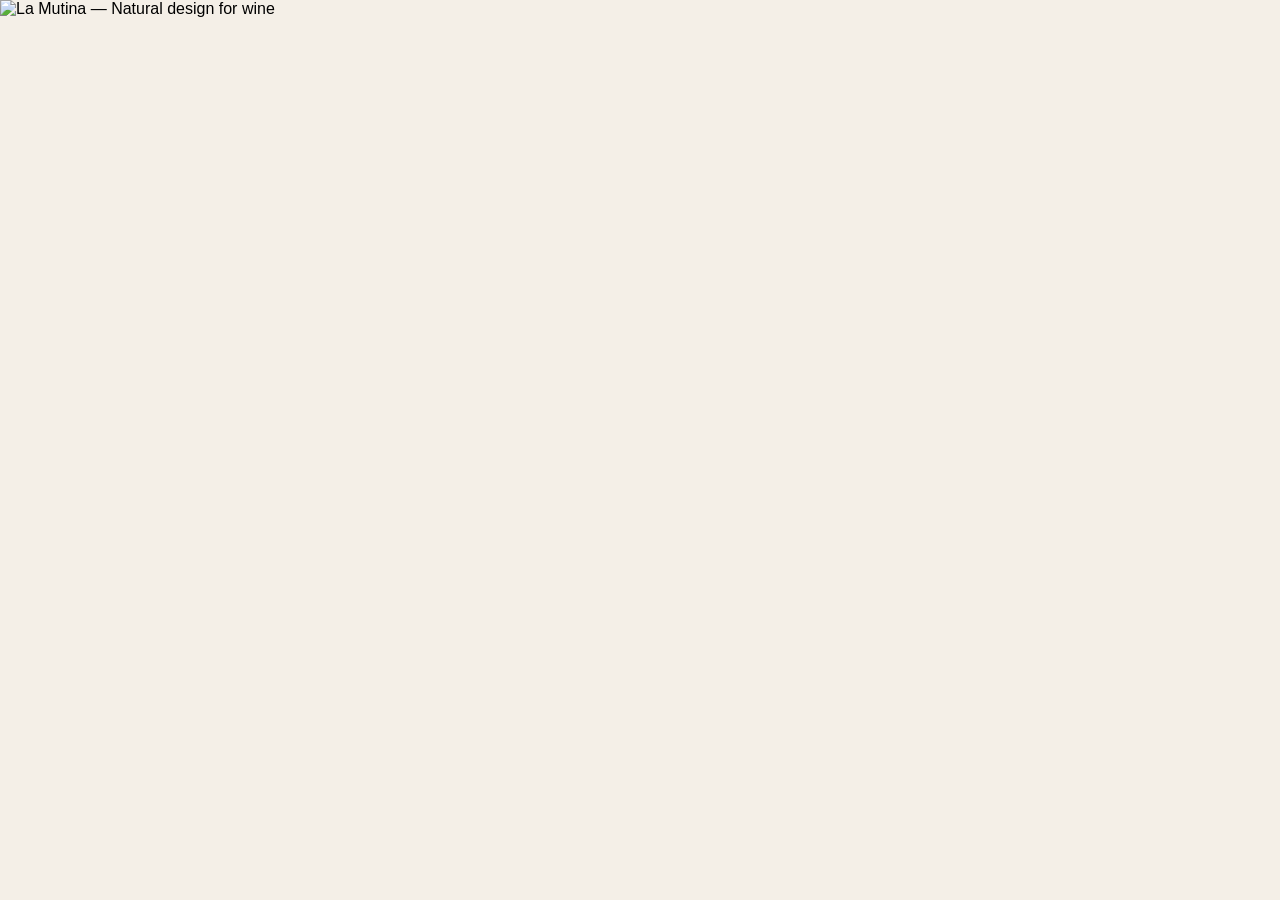
==== index.html @ 170381d4 "Add files via upload" ====
<!DOCTYPE html>
<html lang="it">
<head>
  <meta charset="UTF-8">
  <meta name="viewport" content="width=device-width, initial-scale=1.0">
  <title>La Mutina — Natural Design for Wine</title>
  <meta name="description" content="La Mutina: accessori naturali e personalizzabili per il servizio del vino.">
  <link rel="stylesheet" href="style.css">
</head>
<body>
  <main>
    <img
      src="assets/lamutina-homepage.png"
      alt="La Mutina — Natural design for wine"
      class="homepage"
    >
  </main>
</body>
</html>
---- style.css ----
* {
  box-sizing: border-box;
}

html, body {
  margin: 0;
  padding: 0;
  background: #f4efe7;
}

body {
  min-height: 100vh;
  font-family: Arial, Helvetica, sans-serif;
}

main {
  width: 100%;
}

.homepage {
  display: block;
  width: 100%;
  height: auto;
}
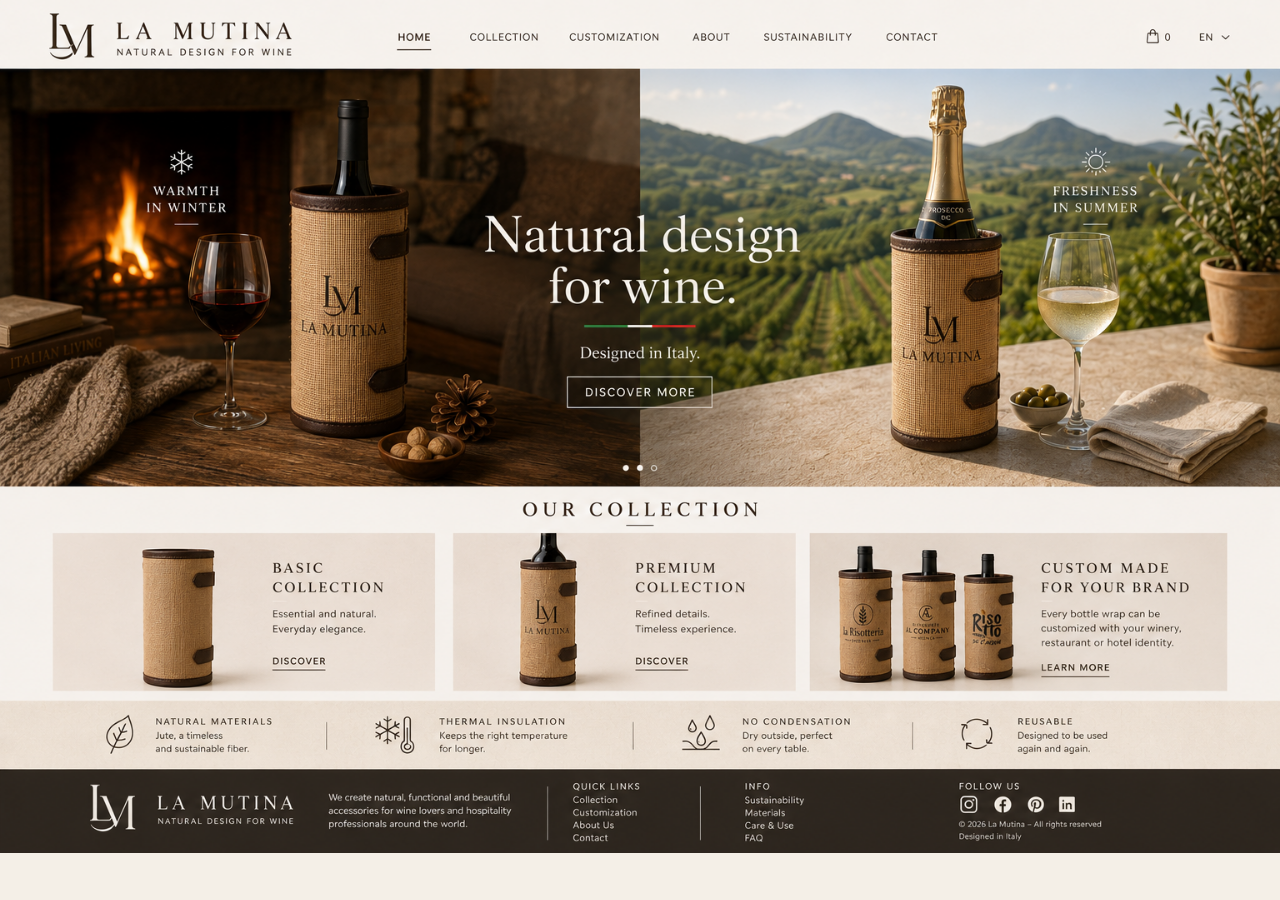
==== commit 308497e2: "Update index.html" ====
--- a/index.html
+++ b/index.html
@@ -10,7 +10,7 @@
 <body>
   <main>
     <img
-      src="assets/lamutina-homepage.png"
+      src="lamutina-homepage.png"
       alt="La Mutina — Natural design for wine"
       class="homepage"
     >
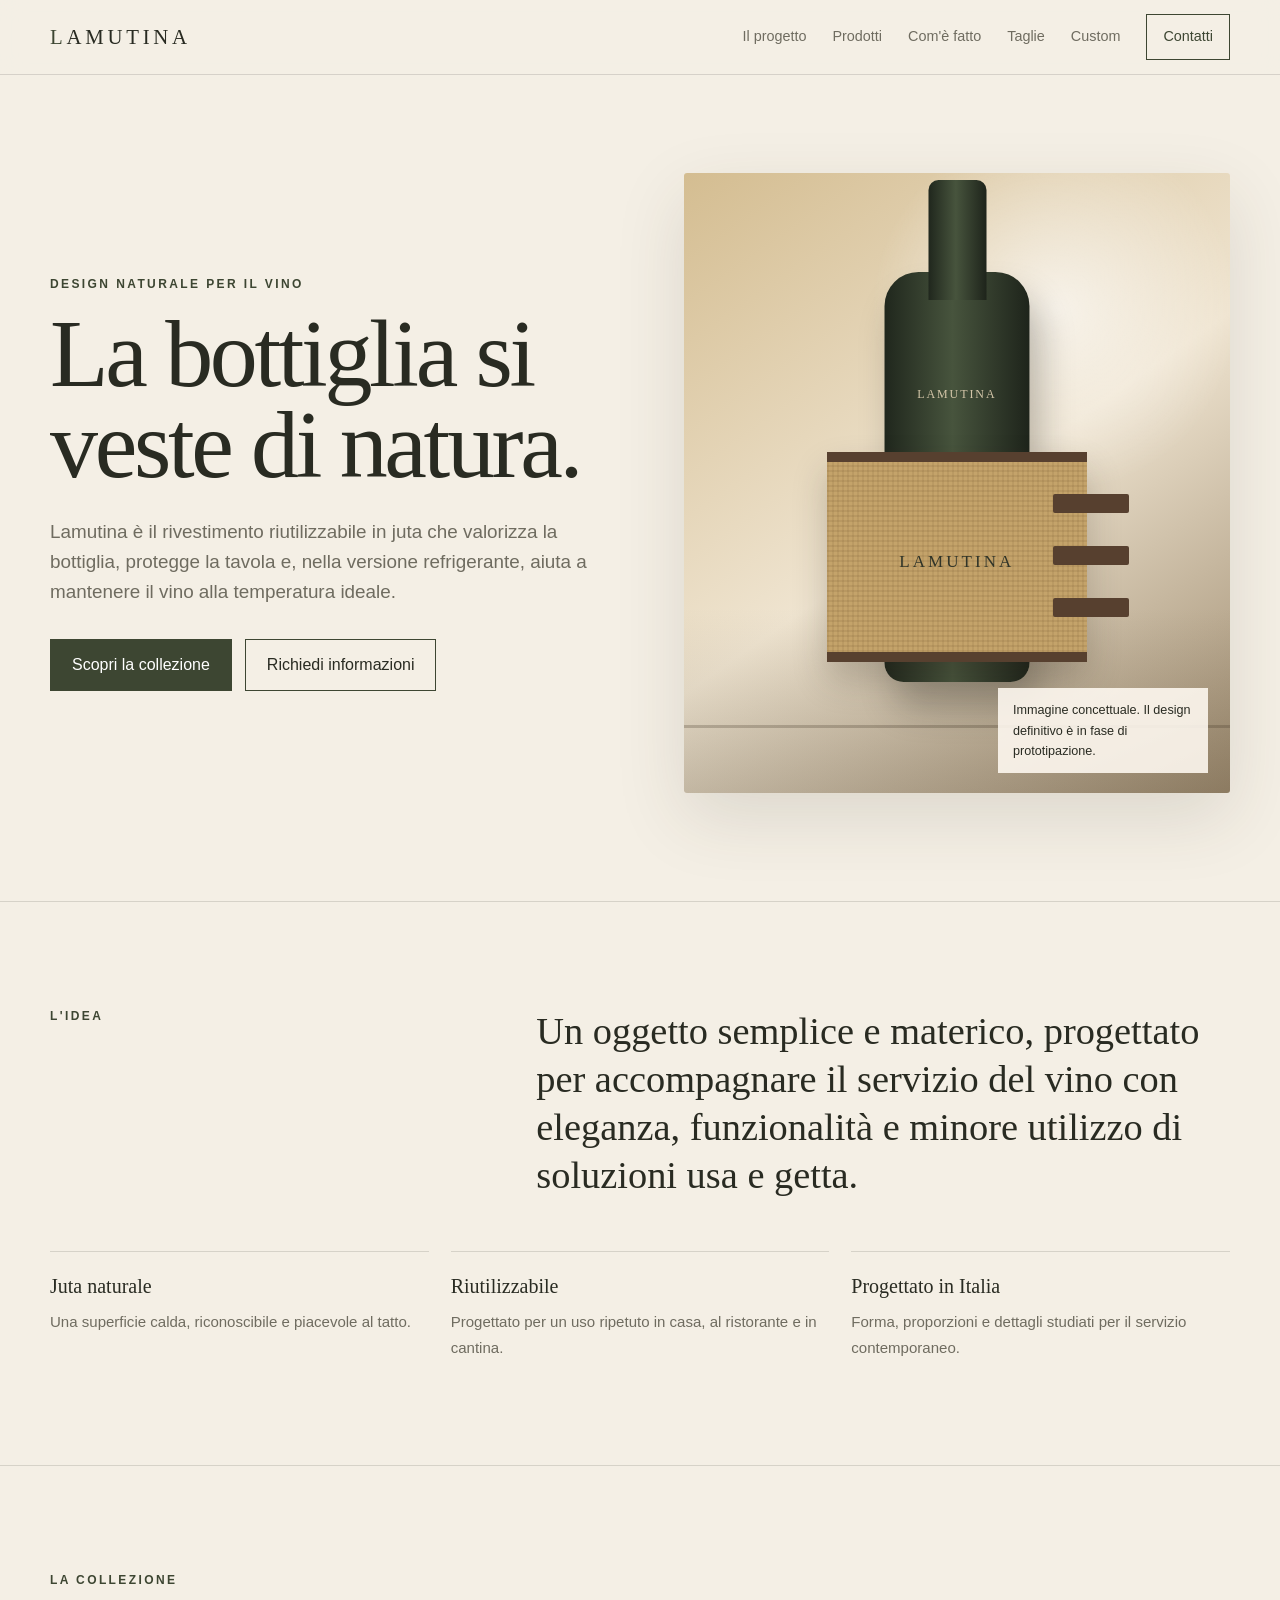
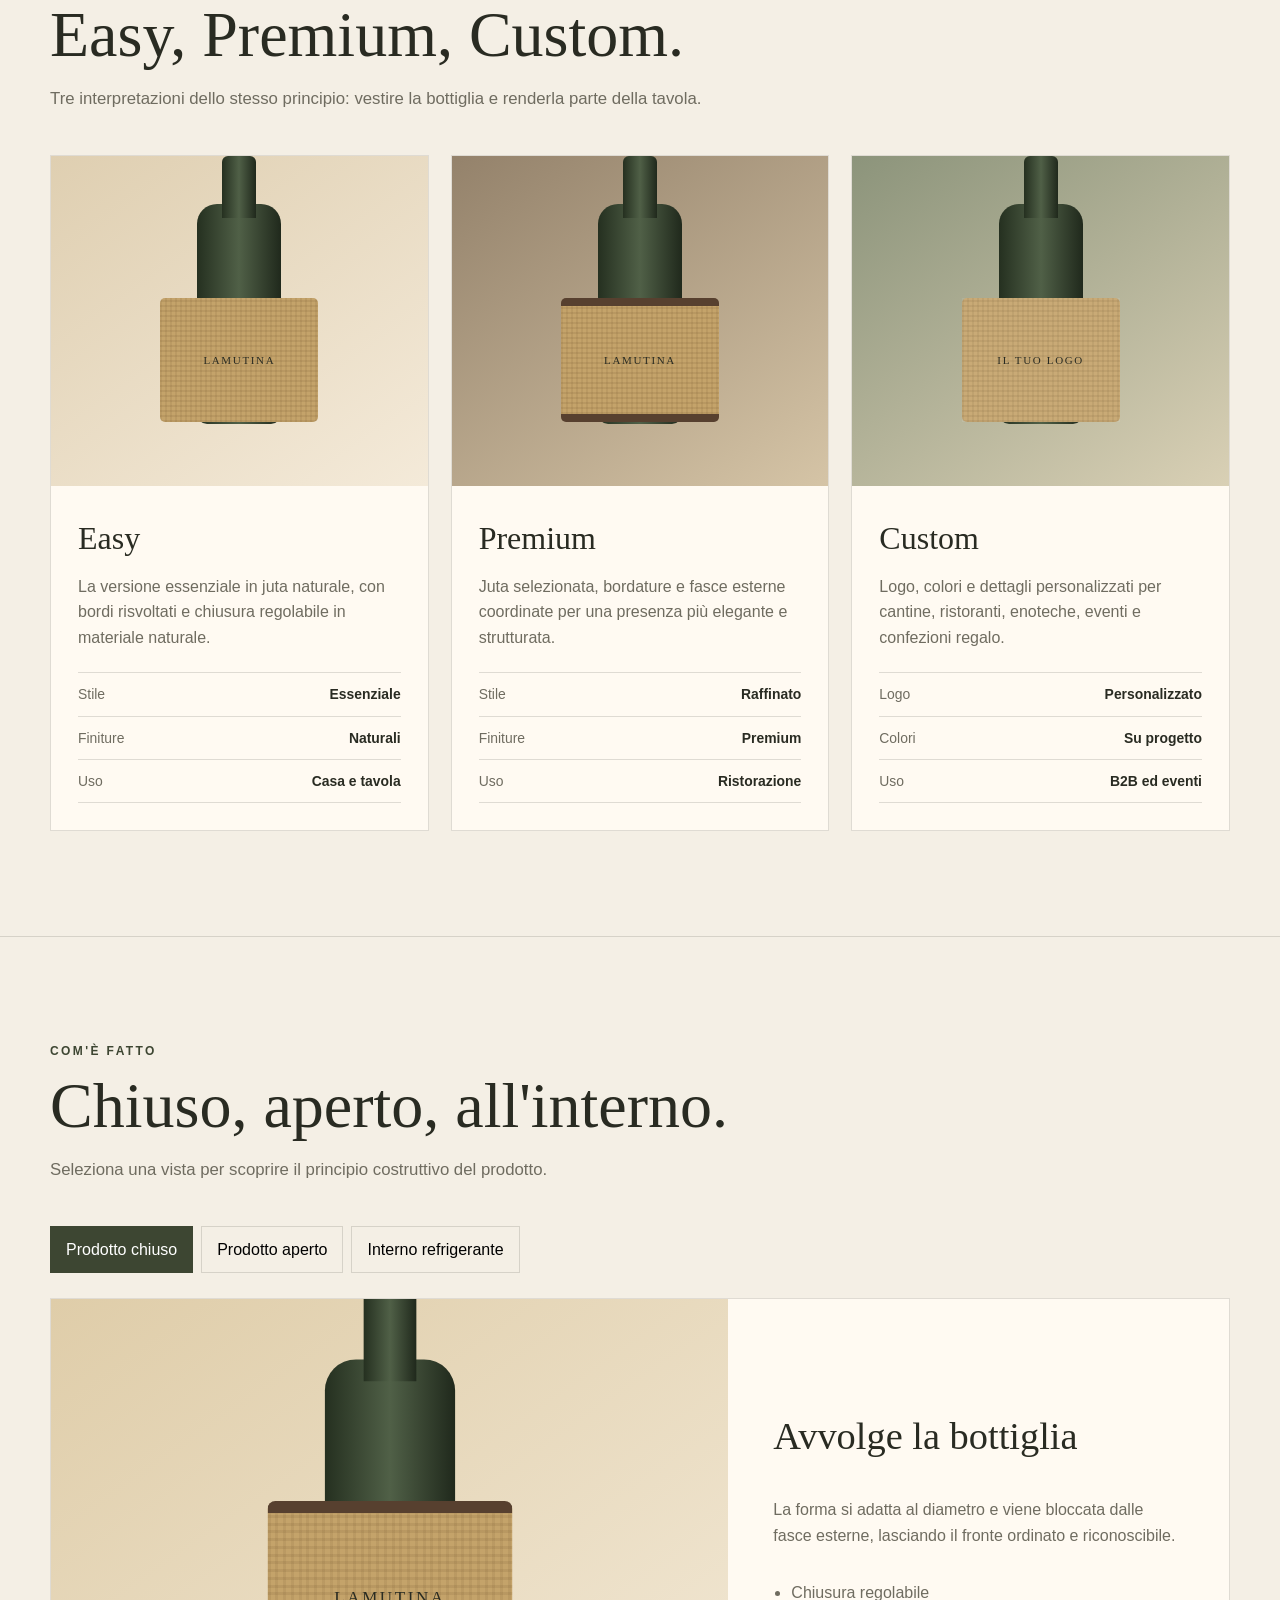
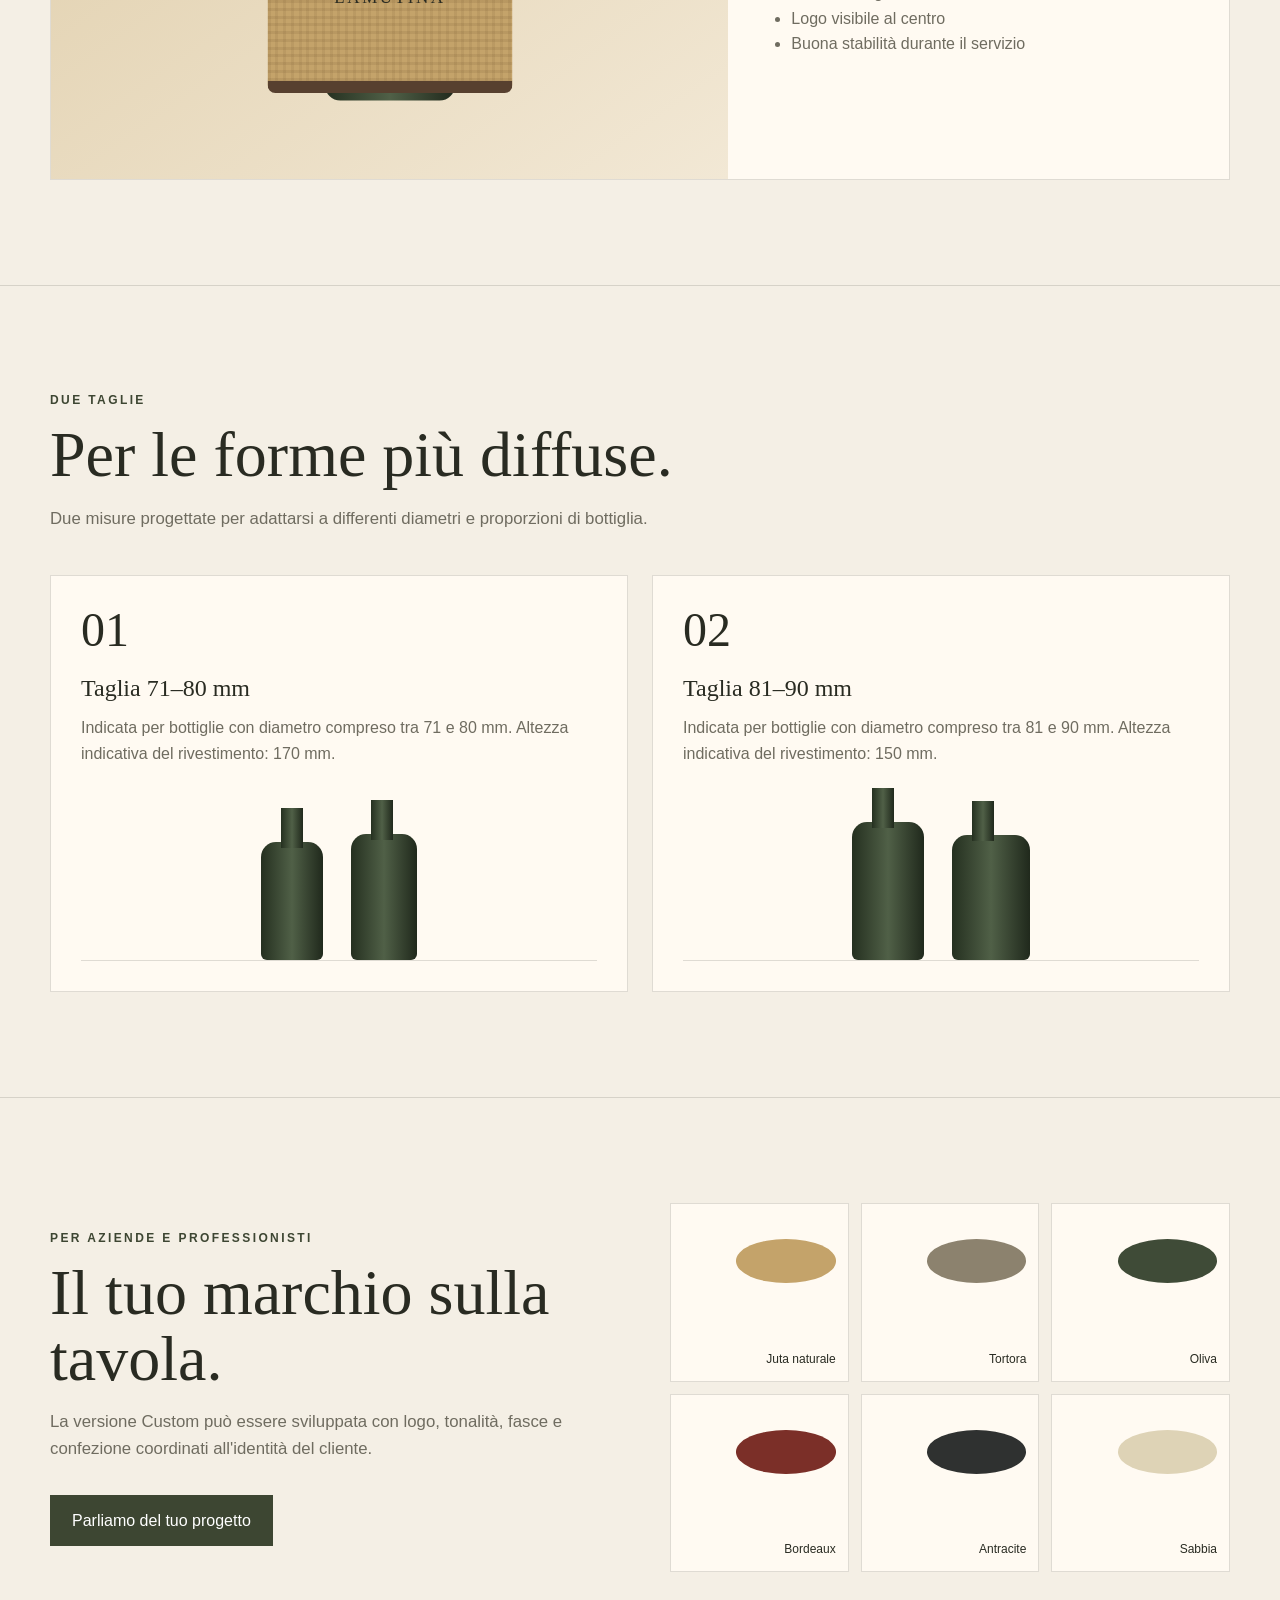
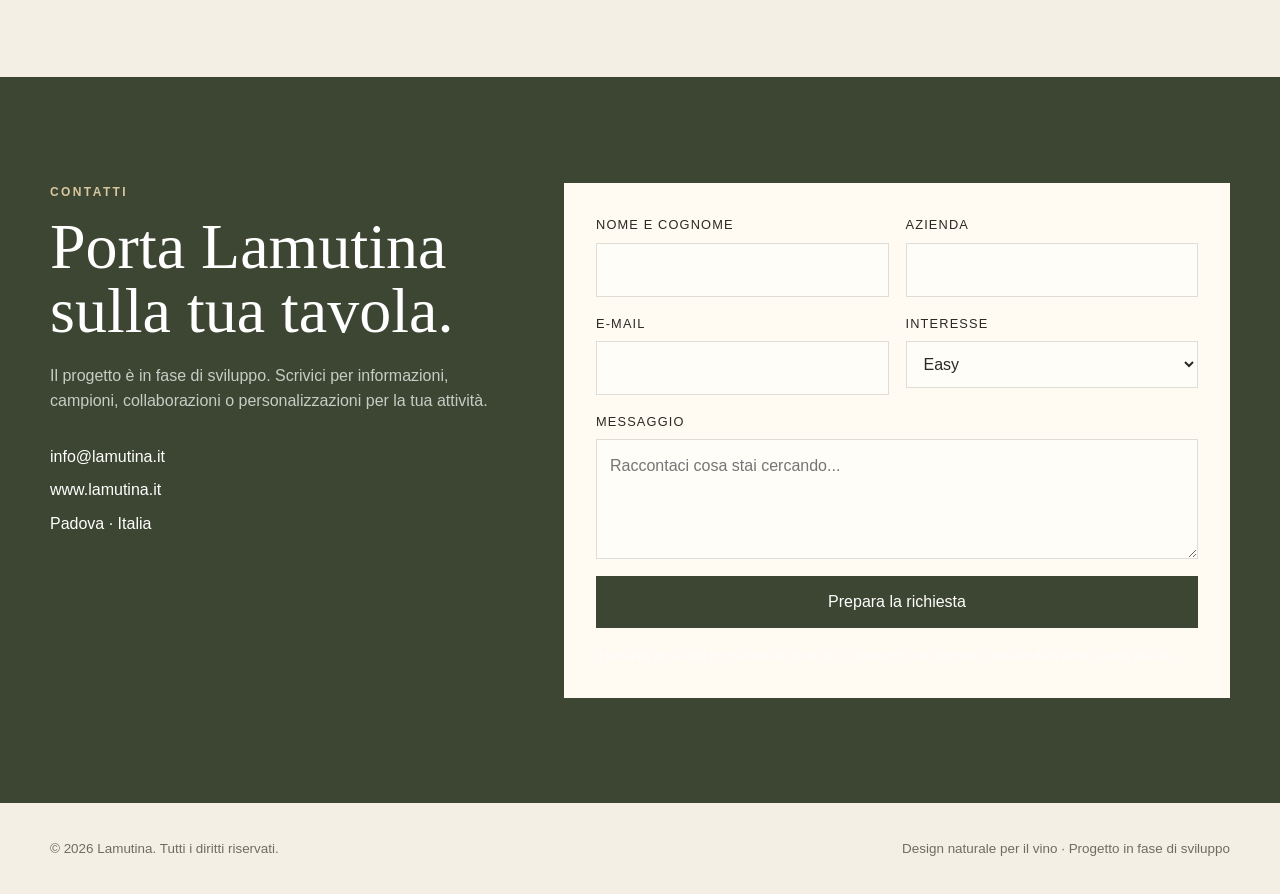
==== commit 2d3a6c6f: "Add files via upload" ====
--- a/index.html
+++ b/index.html
@@ -3,17 +3,366 @@
 <head>
   <meta charset="UTF-8">
   <meta name="viewport" content="width=device-width, initial-scale=1.0">
-  <title>La Mutina — Natural Design for Wine</title>
-  <meta name="description" content="La Mutina: accessori naturali e personalizzabili per il servizio del vino.">
-  <link rel="stylesheet" href="style.css">
+  <title>Lamutina — Rivestimenti naturali per il vino</title>
+  <meta name="description" content="Lamutina veste la bottiglia con juta naturale. Scopri le collezioni Easy, Premium e Custom, disponibili in due taglie.">
+  <meta name="theme-color" content="#f4efe5">
+  <style>
+    :root{
+      --bg:#f4efe5; --paper:#fffaf2; --ink:#292b22; --muted:#6f6c60;
+      --olive:#3d4632; --olive2:#566047; --jute:#c4a36a; --jute2:#dfc895;
+      --leather:#57402f; --line:rgba(41,43,34,.15); --white:#fff;
+      --shadow:0 24px 70px rgba(65,55,37,.13);
+    }
+    *{box-sizing:border-box}
+    html{scroll-behavior:smooth}
+    body{margin:0;background:var(--bg);color:var(--ink);font-family:Arial,Helvetica,sans-serif;line-height:1.6}
+    body.menu-open{overflow:hidden}
+    a{color:inherit;text-decoration:none}
+    img,svg{display:block;max-width:100%}
+    button,input,textarea,select{font:inherit}
+    .container{width:min(1180px,calc(100% - 40px));margin:auto}
+    .serif,h1,h2,h3{font-family:Georgia,"Times New Roman",serif;font-weight:400}
+    .eyebrow{font-size:.75rem;letter-spacing:.2em;text-transform:uppercase;color:var(--olive);font-weight:700}
+    .section-head{max-width:760px;margin-bottom:42px}
+    .section-head h2{font-size:clamp(2.3rem,5vw,4.6rem);line-height:1.02;margin:12px 0 18px}
+    .section-head p{color:var(--muted);font-size:1.05rem;margin:0}
+    section{padding:105px 0;border-top:1px solid var(--line)}
+    header{position:sticky;top:0;z-index:30;background:rgba(244,239,229,.92);backdrop-filter:blur(12px);border-bottom:1px solid var(--line)}
+    nav{height:74px;display:flex;align-items:center;justify-content:space-between;gap:30px}
+    .brand{font-family:Georgia,serif;font-size:1.3rem;letter-spacing:.18em;text-transform:uppercase}
+    .brand b{font-weight:400;color:var(--olive)}
+    .nav-links{display:flex;gap:26px;align-items:center;font-size:.9rem;color:var(--muted)}
+    .nav-links a:hover{color:var(--ink)}
+    .nav-cta{border:1px solid var(--olive);padding:10px 16px;color:var(--olive)!important}
+    .menu-btn{display:none;border:0;background:none;font-size:1.6rem}
+    .hero{min-height:calc(100vh - 74px);display:grid;grid-template-columns:1.02fr .98fr;gap:65px;align-items:center;padding-top:65px;padding-bottom:75px}
+    h1{font-size:clamp(3.4rem,7.5vw,7.2rem);line-height:.94;margin:15px 0 27px;letter-spacing:-.035em}
+    .lead{font-size:1.18rem;color:var(--muted);max-width:620px}
+    .actions{display:flex;gap:13px;flex-wrap:wrap;margin-top:32px}
+    .btn{display:inline-flex;align-items:center;justify-content:center;min-height:48px;padding:12px 21px;border:1px solid var(--olive);transition:.2s;cursor:pointer;background:transparent}
+    .btn:hover{transform:translateY(-2px)}
+    .btn.primary{background:var(--olive);color:white}
+    .hero-card{position:relative;min-height:620px;border-radius:3px;overflow:hidden;box-shadow:var(--shadow);background:linear-gradient(145deg,#d4bd91,#efe4d0 52%,#9d8a6e)}
+    .hero-card:before{content:"";position:absolute;inset:0;background:radial-gradient(circle at 68% 22%,rgba(255,255,255,.65),transparent 30%),linear-gradient(180deg,transparent 70%,rgba(51,42,29,.16))}
+    .table-line{position:absolute;left:0;right:0;bottom:65px;height:3px;background:rgba(62,50,34,.25)}
+    .bottle{position:absolute;left:50%;top:49%;transform:translate(-50%,-50%);width:145px;height:410px;border-radius:34px 34px 19px 19px;background:linear-gradient(90deg,#20271d,#47543d 47%,#1e241b);box-shadow:10px 25px 35px rgba(20,20,15,.26)}
+    .bottle:before{content:"";position:absolute;width:58px;height:120px;left:44px;top:-92px;border-radius:10px 10px 0 0;background:inherit}
+    .bottle:after{content:"LAMUTINA";position:absolute;left:50%;top:28%;transform:translateX(-50%);color:#d4c6a9;font:12px Georgia;letter-spacing:.16em}
+    .jute-wrap{position:absolute;left:50%;top:62%;transform:translate(-50%,-50%);width:260px;height:210px;border-radius:8px;background-color:var(--jute);background-image:repeating-linear-gradient(0deg,rgba(100,71,35,.12) 0 2px,transparent 2px 5px),repeating-linear-gradient(90deg,rgba(100,71,35,.1) 0 2px,transparent 2px 5px);box-shadow:0 18px 35px rgba(43,34,21,.23)}
+    .jute-wrap:before,.jute-wrap:after{content:"";position:absolute;left:0;right:0;height:10px;background:var(--leather)}
+    .jute-wrap:before{top:0}.jute-wrap:after{bottom:0}
+    .logo-mark{position:absolute;left:50%;top:52%;transform:translate(-50%,-50%);font:17px Georgia;color:#303428;letter-spacing:.18em;white-space:nowrap}
+    .strap{position:absolute;width:76px;height:19px;right:-42px;background:var(--leather);border-radius:2px}
+    .strap.s1{top:42px}.strap.s2{top:94px}.strap.s3{top:146px}
+    .hero-note{position:absolute;right:22px;bottom:20px;background:rgba(255,250,242,.88);padding:12px 15px;font-size:.79rem;max-width:210px}
+    .intro-grid{display:grid;grid-template-columns:.75fr 1.25fr;gap:70px}
+    .intro-copy{font-size:clamp(1.5rem,3vw,2.6rem);line-height:1.25;font-family:Georgia,serif;margin:0}
+    .pillars{display:grid;grid-template-columns:repeat(3,1fr);gap:22px;margin-top:52px}
+    .pillar{border-top:1px solid var(--line);padding-top:18px}
+    .pillar strong{font-family:Georgia,serif;font-size:1.25rem;font-weight:400;display:block;margin-bottom:7px}
+    .pillar span{color:var(--muted);font-size:.94rem}
+    .products{display:grid;grid-template-columns:repeat(3,1fr);gap:22px}
+    .product-card{background:var(--paper);border:1px solid var(--line);overflow:hidden;display:flex;flex-direction:column}
+    .product-visual{height:330px;position:relative;background:linear-gradient(145deg,#dfcfb1,#f4ead9);overflow:hidden}
+    .product-visual.dark{background:linear-gradient(145deg,#94826b,#d5c4a6)}
+    .product-visual.custom{background:linear-gradient(145deg,#8c947b,#d9d0b5)}
+    .mini-bottle{position:absolute;left:50%;top:48%;transform:translate(-50%,-50%);width:84px;height:220px;border-radius:20px 20px 10px 10px;background:linear-gradient(90deg,#253020,#506047,#20291c)}
+    .mini-bottle:before{content:"";position:absolute;width:34px;height:62px;left:25px;top:-48px;background:inherit;border-radius:6px 6px 0 0}
+    .mini-wrap{position:absolute;left:50%;top:62%;transform:translate(-50%,-50%);width:158px;height:124px;border-radius:5px;background-color:var(--jute);background-image:repeating-linear-gradient(0deg,rgba(100,71,35,.12) 0 2px,transparent 2px 5px),repeating-linear-gradient(90deg,rgba(100,71,35,.1) 0 2px,transparent 2px 5px)}
+    .premium .mini-wrap{border-top:8px solid var(--leather);border-bottom:8px solid var(--leather)}
+    .mini-wrap:after{content:"LAMUTINA";position:absolute;inset:0;display:grid;place-items:center;font:11px Georgia;letter-spacing:.15em}
+    .custom .mini-wrap:after{content:"IL TUO LOGO";background:rgba(255,255,255,.08)}
+    .product-body{padding:27px;display:flex;flex-direction:column;flex:1}
+    .product-body h3{font-size:2rem;margin:0 0 10px}
+    .product-body p{color:var(--muted);margin:0 0 22px}
+    .specs{list-style:none;margin:auto 0 0;padding:0;border-top:1px solid var(--line)}
+    .specs li{display:flex;justify-content:space-between;gap:15px;padding:10px 0;border-bottom:1px solid var(--line);font-size:.87rem}
+    .specs span{color:var(--muted)}
+    .detail-tabs{display:flex;gap:8px;flex-wrap:wrap;margin:0 0 25px}
+    .tab{border:1px solid var(--line);background:transparent;padding:10px 15px;cursor:pointer}
+    .tab.active{background:var(--olive);color:#fff;border-color:var(--olive)}
+    .detail-stage{background:var(--paper);border:1px solid var(--line);min-height:480px;display:grid;grid-template-columns:1.15fr .85fr;overflow:hidden}
+    .stage-art{position:relative;min-height:480px;background:linear-gradient(145deg,#dfcda9,#f2e8d5)}
+    .stage-copy{padding:45px;display:flex;flex-direction:column;justify-content:center}
+    .stage-copy h3{font-size:2.4rem;margin:0 0 14px}
+    .stage-copy p{color:var(--muted)}
+    .stage-copy ul{padding-left:18px;color:var(--muted)}
+    .view{display:none}.view.active{display:contents}
+    .flat-wrap{position:absolute;left:50%;top:50%;transform:translate(-50%,-50%);width:min(80%,430px);height:245px;background-color:var(--jute);background-image:repeating-linear-gradient(0deg,rgba(100,71,35,.12) 0 2px,transparent 2px 5px),repeating-linear-gradient(90deg,rgba(100,71,35,.1) 0 2px,transparent 2px 5px);border-top:10px solid var(--leather);border-bottom:10px solid var(--leather);box-shadow:var(--shadow)}
+    .flat-wrap .fstrap{position:absolute;right:-78px;width:95px;height:24px;background:var(--leather)}
+    .flat-wrap .f1{top:34px}.flat-wrap .f2{top:100px}.flat-wrap .f3{top:166px}
+    .inside-panel{position:absolute;left:50%;top:50%;transform:translate(-50%,-50%);width:min(82%,450px);height:270px;background:#deded8;border:10px solid #b69662;box-shadow:var(--shadow);padding:28px}
+    .gel{height:100%;display:grid;grid-template-columns:repeat(4,1fr);grid-template-rows:repeat(2,1fr);gap:7px}
+    .cell{border:1px solid #8e9d9e;background:linear-gradient(145deg,#edf6f5,#a7c2c3);border-radius:10px;display:grid;place-items:center;color:#586b6b;font-size:.7rem}
+    .elastic{position:absolute;top:18px;bottom:18px;width:8px;background:#555;opacity:.85}
+    .e1{left:28%}.e2{left:50%}.e3{left:72%}
+    .sizes{display:grid;grid-template-columns:repeat(2,1fr);gap:24px}
+    .size-card{background:var(--paper);border:1px solid var(--line);padding:30px}
+    .size-num{font-family:Georgia,serif;font-size:3rem;line-height:1}
+    .size-card h3{font-size:1.5rem;margin:15px 0 8px}
+    .size-card p{color:var(--muted);margin:0}
+    .size-drawing{height:170px;margin-top:25px;display:flex;align-items:end;justify-content:center;gap:28px;border-bottom:1px solid var(--line)}
+    .size-bottle{width:62px;background:linear-gradient(90deg,#253020,#506047,#20291c);border-radius:15px 15px 6px 6px;position:relative}
+    .size-bottle:before{content:"";position:absolute;left:20px;top:-34px;width:22px;height:40px;background:inherit}
+    .small{height:118px}.large{height:138px;width:72px}
+    .custom-grid{display:grid;grid-template-columns:1fr 1fr;gap:60px;align-items:center}
+    .swatches{display:grid;grid-template-columns:repeat(3,1fr);gap:12px}
+    .swatch{aspect-ratio:1;border:1px solid var(--line);display:grid;place-items:end;padding:12px;font-size:.75rem;background:var(--paper)}
+    .swatch:before{content:"";width:65%;height:65%;border-radius:50%;background:var(--jute);display:block}
+    .swatch:nth-child(2):before{background:#8c826e}.swatch:nth-child(3):before{background:#3f4b37}
+    .swatch:nth-child(4):before{background:#7b2f28}.swatch:nth-child(5):before{background:#2f3130}.swatch:nth-child(6):before{background:#ded3b6}
+    .contact-section{background:var(--olive);color:white}
+    .contact-section .eyebrow{color:#d9c69f}
+    .contact-grid{display:grid;grid-template-columns:.8fr 1.2fr;gap:70px}
+    .contact-grid h2{font-size:clamp(2.5rem,5vw,4.8rem);line-height:1;margin:12px 0 20px}
+    .contact-grid p{color:rgba(255,255,255,.72)}
+    .contact-details{margin-top:30px}
+    .contact-details a{display:block;margin:8px 0}
+    form{background:var(--paper);color:var(--ink);padding:32px}
+    .form-grid{display:grid;grid-template-columns:1fr 1fr;gap:17px}
+    .field{display:flex;flex-direction:column;gap:7px}
+    .field.full{grid-column:1/-1}
+    label{font-size:.8rem;text-transform:uppercase;letter-spacing:.09em}
+    input,select,textarea{width:100%;padding:13px;border:1px solid var(--line);background:#fffdf8;color:var(--ink)}
+    textarea{min-height:120px;resize:vertical}
+    .form-note{font-size:.75rem;color:var(--muted);margin:12px 0 0}
+    footer{padding:35px 0;color:var(--muted);font-size:.84rem}
+    .footer-row{display:flex;justify-content:space-between;gap:20px;flex-wrap:wrap}
+    @media(max-width:900px){
+      .hero,.intro-grid,.detail-stage,.custom-grid,.contact-grid{grid-template-columns:1fr}
+      .products{grid-template-columns:1fr}.pillars{grid-template-columns:1fr}
+      .hero{padding-top:50px}.hero-card{min-height:520px}
+      .stage-copy{padding:30px}.stage-art{min-height:420px}
+    }
+    @media(max-width:680px){
+      .container{width:min(100% - 26px,1180px)}
+      section{padding:75px 0}
+      .menu-btn{display:block}
+      .nav-links{position:fixed;left:0;right:0;top:74px;background:var(--bg);padding:28px;display:none;flex-direction:column;align-items:flex-start;border-bottom:1px solid var(--line)}
+      .nav-links.open{display:flex}
+      .hero-card{min-height:440px}.bottle{transform:translate(-50%,-50%) scale(.8)}.jute-wrap{transform:translate(-50%,-50%) scale(.8)}
+      .sizes,.form-grid{grid-template-columns:1fr}.field.full{grid-column:auto}
+      h1{font-size:3.7rem}
+    }
+  </style>
 </head>
 <body>
-  <main>
-    <img
-      src="lamutina-homepage.png"
-      alt="La Mutina — Natural design for wine"
-      class="homepage"
-    >
-  </main>
+<header>
+  <div class="container">
+    <nav>
+      <a class="brand" href="#home"><b>L</b>amutina</a>
+      <button class="menu-btn" aria-label="Apri menu" onclick="toggleMenu()">☰</button>
+      <div class="nav-links" id="navLinks">
+        <a href="#progetto">Il progetto</a>
+        <a href="#prodotti">Prodotti</a>
+        <a href="#dettagli">Com'è fatto</a>
+        <a href="#taglie">Taglie</a>
+        <a href="#custom">Custom</a>
+        <a class="nav-cta" href="#contatti">Contatti</a>
+      </div>
+    </nav>
+  </div>
+</header>
+
+<main>
+  <section id="home" style="border-top:0;padding-top:0;padding-bottom:0">
+    <div class="container hero">
+      <div>
+        <div class="eyebrow">Design naturale per il vino</div>
+        <h1>La bottiglia si veste di natura.</h1>
+        <p class="lead">Lamutina è il rivestimento riutilizzabile in juta che valorizza la bottiglia, protegge la tavola e, nella versione refrigerante, aiuta a mantenere il vino alla temperatura ideale.</p>
+        <div class="actions">
+          <a class="btn primary" href="#prodotti">Scopri la collezione</a>
+          <a class="btn" href="#contatti">Richiedi informazioni</a>
+        </div>
+      </div>
+      <div class="hero-card" aria-label="Rivestimento Lamutina applicato a una bottiglia">
+        <div class="table-line"></div><div class="bottle"></div>
+        <div class="jute-wrap"><span class="logo-mark">LAMUTINA</span><i class="strap s1"></i><i class="strap s2"></i><i class="strap s3"></i></div>
+        <div class="hero-note">Immagine concettuale. Il design definitivo è in fase di prototipazione.</div>
+      </div>
+    </div>
+  </section>
+
+  <section id="progetto">
+    <div class="container">
+      <div class="intro-grid">
+        <div><div class="eyebrow">L'idea</div></div>
+        <p class="intro-copy">Un oggetto semplice e materico, progettato per accompagnare il servizio del vino con eleganza, funzionalità e minore utilizzo di soluzioni usa e getta.</p>
+      </div>
+      <div class="pillars">
+        <div class="pillar"><strong>Juta naturale</strong><span>Una superficie calda, riconoscibile e piacevole al tatto.</span></div>
+        <div class="pillar"><strong>Riutilizzabile</strong><span>Progettato per un uso ripetuto in casa, al ristorante e in cantina.</span></div>
+        <div class="pillar"><strong>Progettato in Italia</strong><span>Forma, proporzioni e dettagli studiati per il servizio contemporaneo.</span></div>
+      </div>
+    </div>
+  </section>
+
+  <section id="prodotti">
+    <div class="container">
+      <div class="section-head">
+        <div class="eyebrow">La collezione</div>
+        <h2>Easy, Premium, Custom.</h2>
+        <p>Tre interpretazioni dello stesso principio: vestire la bottiglia e renderla parte della tavola.</p>
+      </div>
+      <div class="products">
+        <article class="product-card easy">
+          <div class="product-visual"><div class="mini-bottle"></div><div class="mini-wrap"></div></div>
+          <div class="product-body">
+            <h3>Easy</h3>
+            <p>La versione essenziale in juta naturale, con bordi risvoltati e chiusura regolabile in materiale naturale.</p>
+            <ul class="specs">
+              <li><span>Stile</span><b>Essenziale</b></li><li><span>Finiture</span><b>Naturali</b></li><li><span>Uso</span><b>Casa e tavola</b></li>
+            </ul>
+          </div>
+        </article>
+        <article class="product-card premium">
+          <div class="product-visual dark"><div class="mini-bottle"></div><div class="mini-wrap"></div></div>
+          <div class="product-body">
+            <h3>Premium</h3>
+            <p>Juta selezionata, bordature e fasce esterne coordinate per una presenza più elegante e strutturata.</p>
+            <ul class="specs">
+              <li><span>Stile</span><b>Raffinato</b></li><li><span>Finiture</span><b>Premium</b></li><li><span>Uso</span><b>Ristorazione</b></li>
+            </ul>
+          </div>
+        </article>
+        <article class="product-card custom">
+          <div class="product-visual custom"><div class="mini-bottle"></div><div class="mini-wrap"></div></div>
+          <div class="product-body">
+            <h3>Custom</h3>
+            <p>Logo, colori e dettagli personalizzati per cantine, ristoranti, enoteche, eventi e confezioni regalo.</p>
+            <ul class="specs">
+              <li><span>Logo</span><b>Personalizzato</b></li><li><span>Colori</span><b>Su progetto</b></li><li><span>Uso</span><b>B2B ed eventi</b></li>
+            </ul>
+          </div>
+        </article>
+      </div>
+    </div>
+  </section>
+
+  <section id="dettagli">
+    <div class="container">
+      <div class="section-head">
+        <div class="eyebrow">Com'è fatto</div>
+        <h2>Chiuso, aperto, all'interno.</h2>
+        <p>Seleziona una vista per scoprire il principio costruttivo del prodotto.</p>
+      </div>
+      <div class="detail-tabs">
+        <button class="tab active" onclick="showView('closed',this)">Prodotto chiuso</button>
+        <button class="tab" onclick="showView('open',this)">Prodotto aperto</button>
+        <button class="tab" onclick="showView('inside',this)">Interno refrigerante</button>
+      </div>
+      <div class="detail-stage">
+        <div class="view active" id="view-closed">
+          <div class="stage-art"><div class="mini-bottle" style="transform:translate(-50%,-50%) scale(1.55)"></div><div class="mini-wrap" style="transform:translate(-50%,-50%) scale(1.55);border-top:8px solid var(--leather);border-bottom:8px solid var(--leather)"></div></div>
+          <div class="stage-copy"><h3>Avvolge la bottiglia</h3><p>La forma si adatta al diametro e viene bloccata dalle fasce esterne, lasciando il fronte ordinato e riconoscibile.</p><ul><li>Chiusura regolabile</li><li>Logo visibile al centro</li><li>Buona stabilità durante il servizio</li></ul></div>
+        </div>
+        <div class="view" id="view-open">
+          <div class="stage-art"><div class="flat-wrap"><i class="fstrap f1"></i><i class="fstrap f2"></i><i class="fstrap f3"></i><span class="logo-mark">LAMUTINA</span></div></div>
+          <div class="stage-copy"><h3>Si apre completamente</h3><p>Il rivestimento diventa piatto per essere pulito, riposto e predisposto con facilità per il servizio successivo.</p><ul><li>Tre fasce di chiusura</li><li>Sovrapposizione regolabile</li><li>Struttura semplice e manutenzionabile</li></ul></div>
+        </div>
+        <div class="view" id="view-inside">
+          <div class="stage-art"><div class="inside-panel"><div class="gel"><div class="cell">Gel</div><div class="cell">Gel</div><div class="cell">Gel</div><div class="cell">Gel</div><div class="cell">Gel</div><div class="cell">Gel</div><div class="cell">Gel</div><div class="cell">Gel</div></div><i class="elastic e1"></i><i class="elastic e2"></i><i class="elastic e3"></i></div></div>
+          <div class="stage-copy"><h3>Inserto refrigerante flessibile</h3><p>Le celle distribuiscono il gel e aiutano il rivestimento a seguire la curvatura della bottiglia. Tre elastici mantengono l'inserto in posizione.</p><ul><li>Gel estraibile</li><li>Struttura a celle flessibili</li><li>Superficie interna anticondensa in sviluppo</li></ul></div>
+        </div>
+      </div>
+    </div>
+  </section>
+
+  <section id="taglie">
+    <div class="container">
+      <div class="section-head">
+        <div class="eyebrow">Due taglie</div>
+        <h2>Per le forme più diffuse.</h2>
+        <p>Due misure progettate per adattarsi a differenti diametri e proporzioni di bottiglia.</p>
+      </div>
+      <div class="sizes">
+        <article class="size-card">
+          <div class="size-num">01</div><h3>Taglia 71–80 mm</h3>
+          <p>Indicata per bottiglie con diametro compreso tra 71 e 80 mm. Altezza indicativa del rivestimento: 170 mm.</p>
+          <div class="size-drawing"><div class="size-bottle small"></div><div class="size-bottle" style="height:126px;width:66px"></div></div>
+        </article>
+        <article class="size-card">
+          <div class="size-num">02</div><h3>Taglia 81–90 mm</h3>
+          <p>Indicata per bottiglie con diametro compreso tra 81 e 90 mm. Altezza indicativa del rivestimento: 150 mm.</p>
+          <div class="size-drawing"><div class="size-bottle large"></div><div class="size-bottle" style="height:125px;width:78px"></div></div>
+        </article>
+      </div>
+    </div>
+  </section>
+
+  <section id="custom">
+    <div class="container custom-grid">
+      <div>
+        <div class="eyebrow">Per aziende e professionisti</div>
+        <div class="section-head" style="margin-bottom:0"><h2>Il tuo marchio sulla tavola.</h2><p>La versione Custom può essere sviluppata con logo, tonalità, fasce e confezione coordinati all'identità del cliente.</p></div>
+        <div class="actions"><a class="btn primary" href="#contatti">Parliamo del tuo progetto</a></div>
+      </div>
+      <div class="swatches">
+        <div class="swatch">Juta naturale</div><div class="swatch">Tortora</div><div class="swatch">Oliva</div>
+        <div class="swatch">Bordeaux</div><div class="swatch">Antracite</div><div class="swatch">Sabbia</div>
+      </div>
+    </div>
+  </section>
+
+  <section id="contatti" class="contact-section">
+    <div class="container contact-grid">
+      <div>
+        <div class="eyebrow">Contatti</div><h2>Porta Lamutina sulla tua tavola.</h2>
+        <p>Il progetto è in fase di sviluppo. Scrivici per informazioni, campioni, collaborazioni o personalizzazioni per la tua attività.</p>
+        <div class="contact-details">
+          <a href="mailto:info@lamutina.it">info@lamutina.it</a>
+          <a href="https://www.lamutina.it">www.lamutina.it</a>
+          <span>Padova · Italia</span>
+        </div>
+      </div>
+      <form onsubmit="sendMail(event)">
+        <div class="form-grid">
+          <div class="field"><label for="name">Nome e cognome</label><input id="name" required></div>
+          <div class="field"><label for="company">Azienda</label><input id="company"></div>
+          <div class="field"><label for="email">E-mail</label><input id="email" type="email" required></div>
+          <div class="field"><label for="interest">Interesse</label><select id="interest"><option>Easy</option><option>Premium</option><option>Custom</option><option>Collaborazione commerciale</option><option>Altro</option></select></div>
+          <div class="field full"><label for="message">Messaggio</label><textarea id="message" required placeholder="Raccontaci cosa stai cercando..."></textarea></div>
+          <div class="field full"><button class="btn primary" type="submit">Prepara la richiesta</button><p class="form-note">Il pulsante apre il tuo programma di posta con il messaggio già compilato. Nessun dato viene salvato dal sito.</p></div>
+        </div>
+      </form>
+    </div>
+  </section>
+</main>
+
+<footer>
+  <div class="container footer-row">
+    <span>© 2026 Lamutina. Tutti i diritti riservati.</span>
+    <span>Design naturale per il vino · Progetto in fase di sviluppo</span>
+  </div>
+</footer>
+
+<script>
+function toggleMenu(){
+  document.getElementById('navLinks').classList.toggle('open');
+  document.body.classList.toggle('menu-open');
+}
+document.querySelectorAll('#navLinks a').forEach(a=>a.addEventListener('click',()=>{
+  document.getElementById('navLinks').classList.remove('open');
+  document.body.classList.remove('menu-open');
+}));
+function showView(name,btn){
+  document.querySelectorAll('.view').forEach(v=>v.classList.remove('active'));
+  document.querySelectorAll('.tab').forEach(t=>t.classList.remove('active'));
+  document.getElementById('view-'+name).classList.add('active');
+  btn.classList.add('active');
+}
+function sendMail(e){
+  e.preventDefault();
+  const name=document.getElementById('name').value;
+  const company=document.getElementById('company').value;
+  const email=document.getElementById('email').value;
+  const interest=document.getElementById('interest').value;
+  const message=document.getElementById('message').value;
+  const subject=encodeURIComponent('Richiesta dal sito Lamutina — '+interest);
+  const body=encodeURIComponent('Nome: '+name+'\nAzienda: '+company+'\nE-mail: '+email+'\nInteresse: '+interest+'\n\nMessaggio:\n'+message);
+  window.location.href='mailto:info@lamutina.it?subject='+subject+'&body='+body;
+}
+</script>
 </body>
 </html>
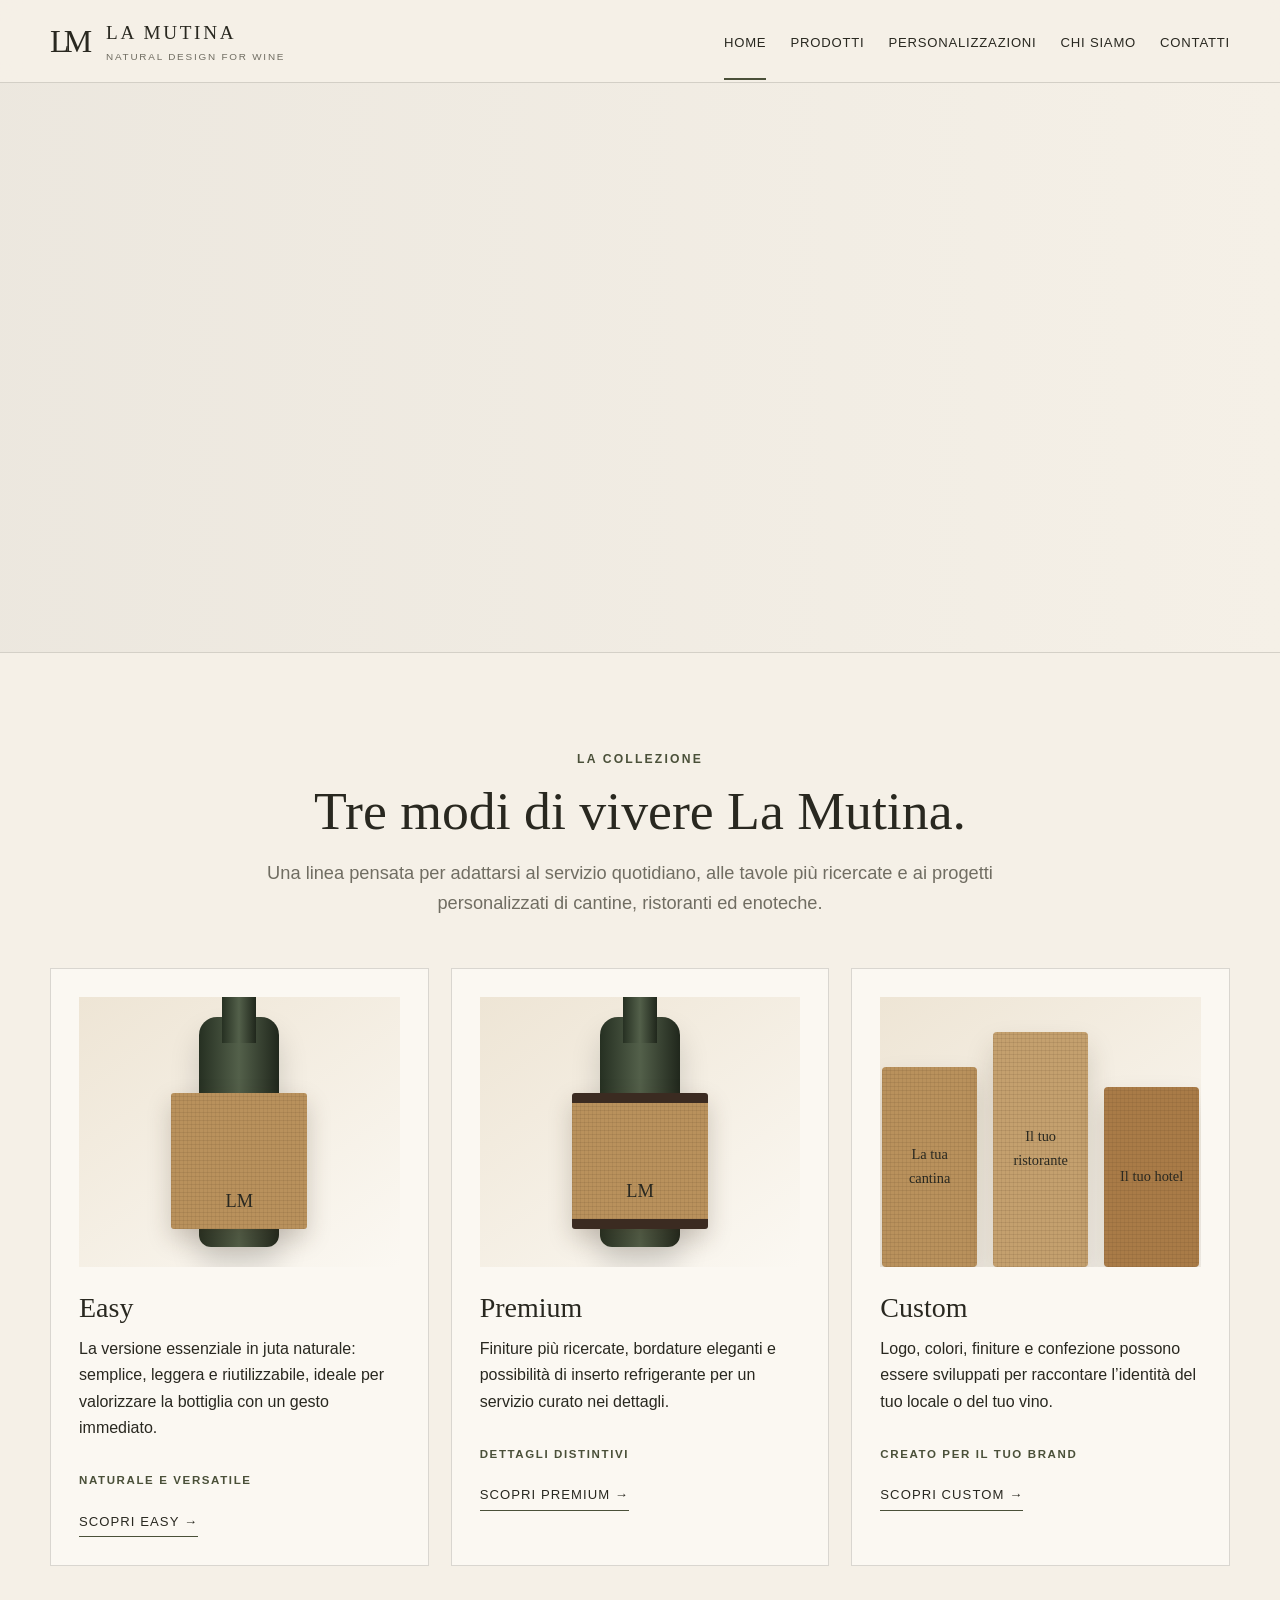
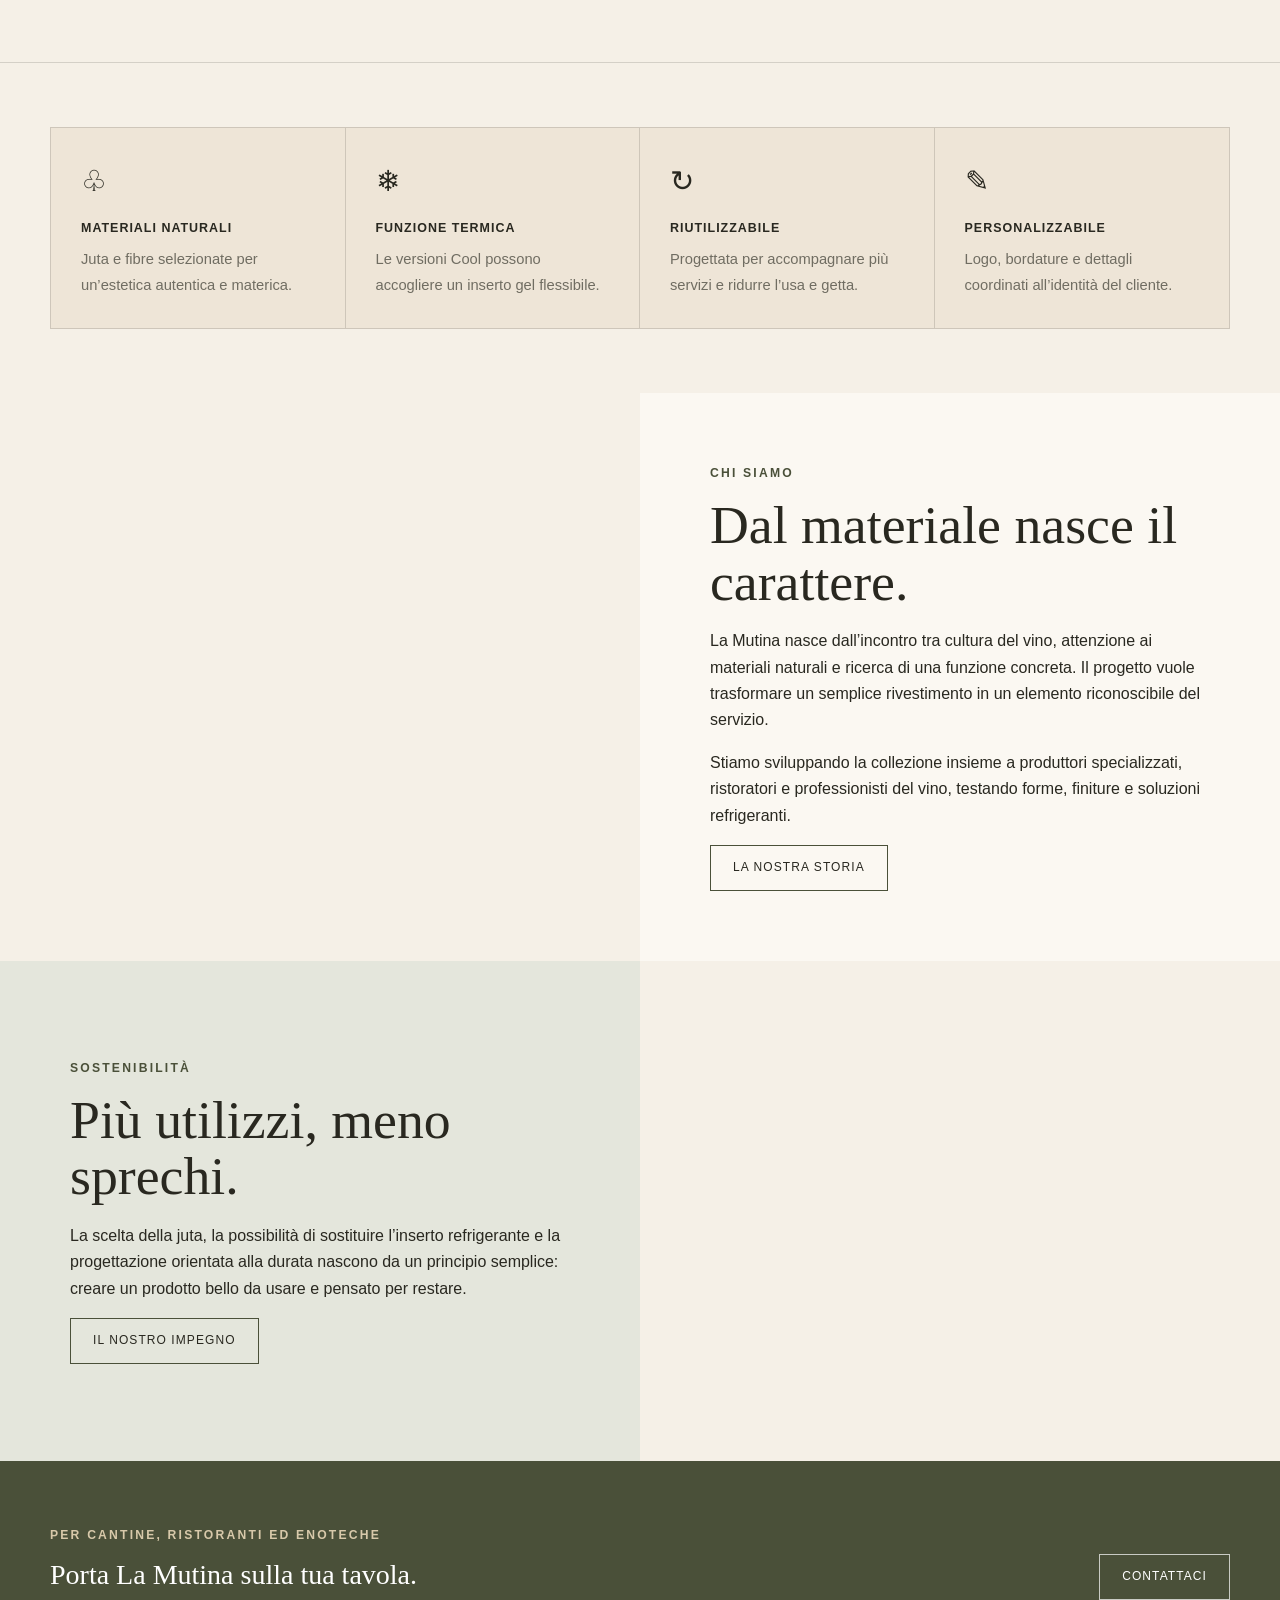
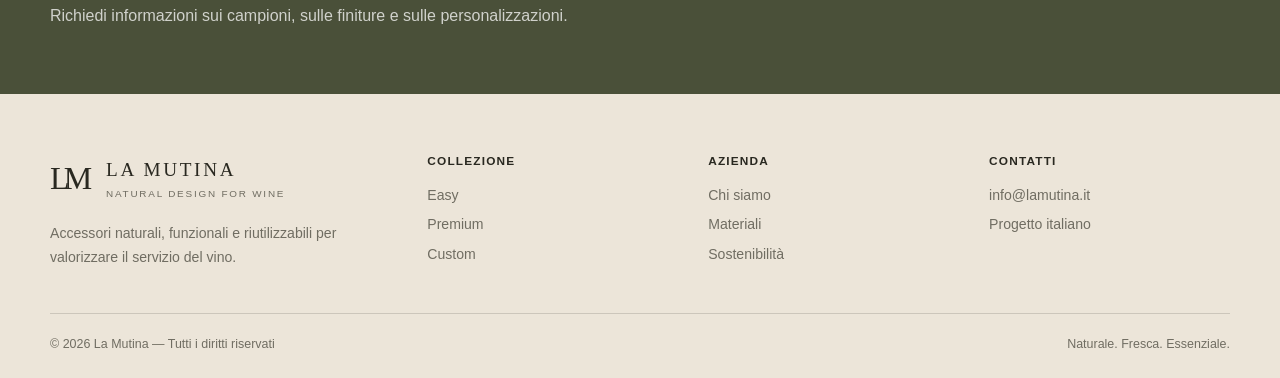
==== commit 400c6921: "Add files via upload" ====
--- a/index.html
+++ b/index.html
@@ -1,368 +1,51 @@
-<!DOCTYPE html>
-<html lang="it">
-<head>
-  <meta charset="UTF-8">
-  <meta name="viewport" content="width=device-width, initial-scale=1.0">
-  <title>Lamutina — Rivestimenti naturali per il vino</title>
-  <meta name="description" content="Lamutina veste la bottiglia con juta naturale. Scopri le collezioni Easy, Premium e Custom, disponibili in due taglie.">
-  <meta name="theme-color" content="#f4efe5">
-  <style>
-    :root{
-      --bg:#f4efe5; --paper:#fffaf2; --ink:#292b22; --muted:#6f6c60;
-      --olive:#3d4632; --olive2:#566047; --jute:#c4a36a; --jute2:#dfc895;
-      --leather:#57402f; --line:rgba(41,43,34,.15); --white:#fff;
-      --shadow:0 24px 70px rgba(65,55,37,.13);
-    }
-    *{box-sizing:border-box}
-    html{scroll-behavior:smooth}
-    body{margin:0;background:var(--bg);color:var(--ink);font-family:Arial,Helvetica,sans-serif;line-height:1.6}
-    body.menu-open{overflow:hidden}
-    a{color:inherit;text-decoration:none}
-    img,svg{display:block;max-width:100%}
-    button,input,textarea,select{font:inherit}
-    .container{width:min(1180px,calc(100% - 40px));margin:auto}
-    .serif,h1,h2,h3{font-family:Georgia,"Times New Roman",serif;font-weight:400}
-    .eyebrow{font-size:.75rem;letter-spacing:.2em;text-transform:uppercase;color:var(--olive);font-weight:700}
-    .section-head{max-width:760px;margin-bottom:42px}
-    .section-head h2{font-size:clamp(2.3rem,5vw,4.6rem);line-height:1.02;margin:12px 0 18px}
-    .section-head p{color:var(--muted);font-size:1.05rem;margin:0}
-    section{padding:105px 0;border-top:1px solid var(--line)}
-    header{position:sticky;top:0;z-index:30;background:rgba(244,239,229,.92);backdrop-filter:blur(12px);border-bottom:1px solid var(--line)}
-    nav{height:74px;display:flex;align-items:center;justify-content:space-between;gap:30px}
-    .brand{font-family:Georgia,serif;font-size:1.3rem;letter-spacing:.18em;text-transform:uppercase}
-    .brand b{font-weight:400;color:var(--olive)}
-    .nav-links{display:flex;gap:26px;align-items:center;font-size:.9rem;color:var(--muted)}
-    .nav-links a:hover{color:var(--ink)}
-    .nav-cta{border:1px solid var(--olive);padding:10px 16px;color:var(--olive)!important}
-    .menu-btn{display:none;border:0;background:none;font-size:1.6rem}
-    .hero{min-height:calc(100vh - 74px);display:grid;grid-template-columns:1.02fr .98fr;gap:65px;align-items:center;padding-top:65px;padding-bottom:75px}
-    h1{font-size:clamp(3.4rem,7.5vw,7.2rem);line-height:.94;margin:15px 0 27px;letter-spacing:-.035em}
-    .lead{font-size:1.18rem;color:var(--muted);max-width:620px}
-    .actions{display:flex;gap:13px;flex-wrap:wrap;margin-top:32px}
-    .btn{display:inline-flex;align-items:center;justify-content:center;min-height:48px;padding:12px 21px;border:1px solid var(--olive);transition:.2s;cursor:pointer;background:transparent}
-    .btn:hover{transform:translateY(-2px)}
-    .btn.primary{background:var(--olive);color:white}
-    .hero-card{position:relative;min-height:620px;border-radius:3px;overflow:hidden;box-shadow:var(--shadow);background:linear-gradient(145deg,#d4bd91,#efe4d0 52%,#9d8a6e)}
-    .hero-card:before{content:"";position:absolute;inset:0;background:radial-gradient(circle at 68% 22%,rgba(255,255,255,.65),transparent 30%),linear-gradient(180deg,transparent 70%,rgba(51,42,29,.16))}
-    .table-line{position:absolute;left:0;right:0;bottom:65px;height:3px;background:rgba(62,50,34,.25)}
-    .bottle{position:absolute;left:50%;top:49%;transform:translate(-50%,-50%);width:145px;height:410px;border-radius:34px 34px 19px 19px;background:linear-gradient(90deg,#20271d,#47543d 47%,#1e241b);box-shadow:10px 25px 35px rgba(20,20,15,.26)}
-    .bottle:before{content:"";position:absolute;width:58px;height:120px;left:44px;top:-92px;border-radius:10px 10px 0 0;background:inherit}
-    .bottle:after{content:"LAMUTINA";position:absolute;left:50%;top:28%;transform:translateX(-50%);color:#d4c6a9;font:12px Georgia;letter-spacing:.16em}
-    .jute-wrap{position:absolute;left:50%;top:62%;transform:translate(-50%,-50%);width:260px;height:210px;border-radius:8px;background-color:var(--jute);background-image:repeating-linear-gradient(0deg,rgba(100,71,35,.12) 0 2px,transparent 2px 5px),repeating-linear-gradient(90deg,rgba(100,71,35,.1) 0 2px,transparent 2px 5px);box-shadow:0 18px 35px rgba(43,34,21,.23)}
-    .jute-wrap:before,.jute-wrap:after{content:"";position:absolute;left:0;right:0;height:10px;background:var(--leather)}
-    .jute-wrap:before{top:0}.jute-wrap:after{bottom:0}
-    .logo-mark{position:absolute;left:50%;top:52%;transform:translate(-50%,-50%);font:17px Georgia;color:#303428;letter-spacing:.18em;white-space:nowrap}
-    .strap{position:absolute;width:76px;height:19px;right:-42px;background:var(--leather);border-radius:2px}
-    .strap.s1{top:42px}.strap.s2{top:94px}.strap.s3{top:146px}
-    .hero-note{position:absolute;right:22px;bottom:20px;background:rgba(255,250,242,.88);padding:12px 15px;font-size:.79rem;max-width:210px}
-    .intro-grid{display:grid;grid-template-columns:.75fr 1.25fr;gap:70px}
-    .intro-copy{font-size:clamp(1.5rem,3vw,2.6rem);line-height:1.25;font-family:Georgia,serif;margin:0}
-    .pillars{display:grid;grid-template-columns:repeat(3,1fr);gap:22px;margin-top:52px}
-    .pillar{border-top:1px solid var(--line);padding-top:18px}
-    .pillar strong{font-family:Georgia,serif;font-size:1.25rem;font-weight:400;display:block;margin-bottom:7px}
-    .pillar span{color:var(--muted);font-size:.94rem}
-    .products{display:grid;grid-template-columns:repeat(3,1fr);gap:22px}
-    .product-card{background:var(--paper);border:1px solid var(--line);overflow:hidden;display:flex;flex-direction:column}
-    .product-visual{height:330px;position:relative;background:linear-gradient(145deg,#dfcfb1,#f4ead9);overflow:hidden}
-    .product-visual.dark{background:linear-gradient(145deg,#94826b,#d5c4a6)}
-    .product-visual.custom{background:linear-gradient(145deg,#8c947b,#d9d0b5)}
-    .mini-bottle{position:absolute;left:50%;top:48%;transform:translate(-50%,-50%);width:84px;height:220px;border-radius:20px 20px 10px 10px;background:linear-gradient(90deg,#253020,#506047,#20291c)}
-    .mini-bottle:before{content:"";position:absolute;width:34px;height:62px;left:25px;top:-48px;background:inherit;border-radius:6px 6px 0 0}
-    .mini-wrap{position:absolute;left:50%;top:62%;transform:translate(-50%,-50%);width:158px;height:124px;border-radius:5px;background-color:var(--jute);background-image:repeating-linear-gradient(0deg,rgba(100,71,35,.12) 0 2px,transparent 2px 5px),repeating-linear-gradient(90deg,rgba(100,71,35,.1) 0 2px,transparent 2px 5px)}
-    .premium .mini-wrap{border-top:8px solid var(--leather);border-bottom:8px solid var(--leather)}
-    .mini-wrap:after{content:"LAMUTINA";position:absolute;inset:0;display:grid;place-items:center;font:11px Georgia;letter-spacing:.15em}
-    .custom .mini-wrap:after{content:"IL TUO LOGO";background:rgba(255,255,255,.08)}
-    .product-body{padding:27px;display:flex;flex-direction:column;flex:1}
-    .product-body h3{font-size:2rem;margin:0 0 10px}
-    .product-body p{color:var(--muted);margin:0 0 22px}
-    .specs{list-style:none;margin:auto 0 0;padding:0;border-top:1px solid var(--line)}
-    .specs li{display:flex;justify-content:space-between;gap:15px;padding:10px 0;border-bottom:1px solid var(--line);font-size:.87rem}
-    .specs span{color:var(--muted)}
-    .detail-tabs{display:flex;gap:8px;flex-wrap:wrap;margin:0 0 25px}
-    .tab{border:1px solid var(--line);background:transparent;padding:10px 15px;cursor:pointer}
-    .tab.active{background:var(--olive);color:#fff;border-color:var(--olive)}
-    .detail-stage{background:var(--paper);border:1px solid var(--line);min-height:480px;display:grid;grid-template-columns:1.15fr .85fr;overflow:hidden}
-    .stage-art{position:relative;min-height:480px;background:linear-gradient(145deg,#dfcda9,#f2e8d5)}
-    .stage-copy{padding:45px;display:flex;flex-direction:column;justify-content:center}
-    .stage-copy h3{font-size:2.4rem;margin:0 0 14px}
-    .stage-copy p{color:var(--muted)}
-    .stage-copy ul{padding-left:18px;color:var(--muted)}
-    .view{display:none}.view.active{display:contents}
-    .flat-wrap{position:absolute;left:50%;top:50%;transform:translate(-50%,-50%);width:min(80%,430px);height:245px;background-color:var(--jute);background-image:repeating-linear-gradient(0deg,rgba(100,71,35,.12) 0 2px,transparent 2px 5px),repeating-linear-gradient(90deg,rgba(100,71,35,.1) 0 2px,transparent 2px 5px);border-top:10px solid var(--leather);border-bottom:10px solid var(--leather);box-shadow:var(--shadow)}
-    .flat-wrap .fstrap{position:absolute;right:-78px;width:95px;height:24px;background:var(--leather)}
-    .flat-wrap .f1{top:34px}.flat-wrap .f2{top:100px}.flat-wrap .f3{top:166px}
-    .inside-panel{position:absolute;left:50%;top:50%;transform:translate(-50%,-50%);width:min(82%,450px);height:270px;background:#deded8;border:10px solid #b69662;box-shadow:var(--shadow);padding:28px}
-    .gel{height:100%;display:grid;grid-template-columns:repeat(4,1fr);grid-template-rows:repeat(2,1fr);gap:7px}
-    .cell{border:1px solid #8e9d9e;background:linear-gradient(145deg,#edf6f5,#a7c2c3);border-radius:10px;display:grid;place-items:center;color:#586b6b;font-size:.7rem}
-    .elastic{position:absolute;top:18px;bottom:18px;width:8px;background:#555;opacity:.85}
-    .e1{left:28%}.e2{left:50%}.e3{left:72%}
-    .sizes{display:grid;grid-template-columns:repeat(2,1fr);gap:24px}
-    .size-card{background:var(--paper);border:1px solid var(--line);padding:30px}
-    .size-num{font-family:Georgia,serif;font-size:3rem;line-height:1}
-    .size-card h3{font-size:1.5rem;margin:15px 0 8px}
-    .size-card p{color:var(--muted);margin:0}
-    .size-drawing{height:170px;margin-top:25px;display:flex;align-items:end;justify-content:center;gap:28px;border-bottom:1px solid var(--line)}
-    .size-bottle{width:62px;background:linear-gradient(90deg,#253020,#506047,#20291c);border-radius:15px 15px 6px 6px;position:relative}
-    .size-bottle:before{content:"";position:absolute;left:20px;top:-34px;width:22px;height:40px;background:inherit}
-    .small{height:118px}.large{height:138px;width:72px}
-    .custom-grid{display:grid;grid-template-columns:1fr 1fr;gap:60px;align-items:center}
-    .swatches{display:grid;grid-template-columns:repeat(3,1fr);gap:12px}
-    .swatch{aspect-ratio:1;border:1px solid var(--line);display:grid;place-items:end;padding:12px;font-size:.75rem;background:var(--paper)}
-    .swatch:before{content:"";width:65%;height:65%;border-radius:50%;background:var(--jute);display:block}
-    .swatch:nth-child(2):before{background:#8c826e}.swatch:nth-child(3):before{background:#3f4b37}
-    .swatch:nth-child(4):before{background:#7b2f28}.swatch:nth-child(5):before{background:#2f3130}.swatch:nth-child(6):before{background:#ded3b6}
-    .contact-section{background:var(--olive);color:white}
-    .contact-section .eyebrow{color:#d9c69f}
-    .contact-grid{display:grid;grid-template-columns:.8fr 1.2fr;gap:70px}
-    .contact-grid h2{font-size:clamp(2.5rem,5vw,4.8rem);line-height:1;margin:12px 0 20px}
-    .contact-grid p{color:rgba(255,255,255,.72)}
-    .contact-details{margin-top:30px}
-    .contact-details a{display:block;margin:8px 0}
-    form{background:var(--paper);color:var(--ink);padding:32px}
-    .form-grid{display:grid;grid-template-columns:1fr 1fr;gap:17px}
-    .field{display:flex;flex-direction:column;gap:7px}
-    .field.full{grid-column:1/-1}
-    label{font-size:.8rem;text-transform:uppercase;letter-spacing:.09em}
-    input,select,textarea{width:100%;padding:13px;border:1px solid var(--line);background:#fffdf8;color:var(--ink)}
-    textarea{min-height:120px;resize:vertical}
-    .form-note{font-size:.75rem;color:var(--muted);margin:12px 0 0}
-    footer{padding:35px 0;color:var(--muted);font-size:.84rem}
-    .footer-row{display:flex;justify-content:space-between;gap:20px;flex-wrap:wrap}
-    @media(max-width:900px){
-      .hero,.intro-grid,.detail-stage,.custom-grid,.contact-grid{grid-template-columns:1fr}
-      .products{grid-template-columns:1fr}.pillars{grid-template-columns:1fr}
-      .hero{padding-top:50px}.hero-card{min-height:520px}
-      .stage-copy{padding:30px}.stage-art{min-height:420px}
-    }
-    @media(max-width:680px){
-      .container{width:min(100% - 26px,1180px)}
-      section{padding:75px 0}
-      .menu-btn{display:block}
-      .nav-links{position:fixed;left:0;right:0;top:74px;background:var(--bg);padding:28px;display:none;flex-direction:column;align-items:flex-start;border-bottom:1px solid var(--line)}
-      .nav-links.open{display:flex}
-      .hero-card{min-height:440px}.bottle{transform:translate(-50%,-50%) scale(.8)}.jute-wrap{transform:translate(-50%,-50%) scale(.8)}
-      .sizes,.form-grid{grid-template-columns:1fr}.field.full{grid-column:auto}
-      h1{font-size:3.7rem}
-    }
-  </style>
-</head>
-<body>
-<header>
-  <div class="container">
-    <nav>
-      <a class="brand" href="#home"><b>L</b>amutina</a>
-      <button class="menu-btn" aria-label="Apri menu" onclick="toggleMenu()">☰</button>
-      <div class="nav-links" id="navLinks">
-        <a href="#progetto">Il progetto</a>
-        <a href="#prodotti">Prodotti</a>
-        <a href="#dettagli">Com'è fatto</a>
-        <a href="#taglie">Taglie</a>
-        <a href="#custom">Custom</a>
-        <a class="nav-cta" href="#contatti">Contatti</a>
-      </div>
+<!doctype html><html lang="it"><head><meta charset="utf-8"><meta name="viewport" content="width=device-width,initial-scale=1"><title>La Mutina — Design naturale per il vino</title><meta name="description" content="Rivestimenti naturali e refrigeranti per bottiglie di vino, personalizzabili per cantine, ristoranti ed enoteche."><link rel="stylesheet" href="style.css"></head><body>
+<header class="header">
+  <div class="container nav">
+    <a class="brand" href="index.html" aria-label="La Mutina home">
+      <span class="monogram">LM</span>
+      <span class="brand-copy"><strong>LA MUTINA</strong><span>Natural design for wine</span></span>
+    </a>
+    <button class="menu-btn" aria-label="Apri menu" aria-expanded="false">☰</button>
+    <nav class="nav-links" aria-label="Navigazione principale">
+      <a href="index.html" data-nav="home" class="active">Home</a>
+      <a href="prodotti.html" data-nav="prodotti">Prodotti</a>
+      <a href="custom.html" data-nav="custom">Personalizzazioni</a>
+      <a href="chi-siamo.html" data-nav="chi-siamo">Chi siamo</a>
+      <a href="contatti.html" data-nav="contatti">Contatti</a>
     </nav>
   </div>
-</header>
-
-<main>
-  <section id="home" style="border-top:0;padding-top:0;padding-bottom:0">
-    <div class="container hero">
-      <div>
-        <div class="eyebrow">Design naturale per il vino</div>
-        <h1>La bottiglia si veste di natura.</h1>
-        <p class="lead">Lamutina è il rivestimento riutilizzabile in juta che valorizza la bottiglia, protegge la tavola e, nella versione refrigerante, aiuta a mantenere il vino alla temperatura ideale.</p>
-        <div class="actions">
-          <a class="btn primary" href="#prodotti">Scopri la collezione</a>
-          <a class="btn" href="#contatti">Richiedi informazioni</a>
-        </div>
-      </div>
-      <div class="hero-card" aria-label="Rivestimento Lamutina applicato a una bottiglia">
-        <div class="table-line"></div><div class="bottle"></div>
-        <div class="jute-wrap"><span class="logo-mark">LAMUTINA</span><i class="strap s1"></i><i class="strap s2"></i><i class="strap s3"></i></div>
-        <div class="hero-note">Immagine concettuale. Il design definitivo è in fase di prototipazione.</div>
-      </div>
+</header><main>
+<section class="hero-image" aria-label="La Mutina tra inverno ed estate"><div class="hero-overlay"></div></section>
+<section class="section" id="collezione"><div class="container"><div class="intro center"><div class="eyebrow">La collezione</div><h2>Tre modi di vivere La Mutina.</h2><p class="lead">Una linea pensata per adattarsi al servizio quotidiano, alle tavole più ricercate e ai progetti personalizzati di cantine, ristoranti ed enoteche.</p></div>
+<div class="grid-3">
+<article class="product-card"><div class="product-visual"><div class="bottle"><div class="sleeve"></div></div></div><h3>Easy</h3><p>La versione essenziale in juta naturale: semplice, leggera e riutilizzabile, ideale per valorizzare la bottiglia con un gesto immediato.</p><span class="tag">Naturale e versatile</span><br><a class="link-arrow" href="easy.html">Scopri Easy →</a></article>
+<article class="product-card premium"><div class="product-visual"><div class="bottle"><div class="sleeve"></div></div></div><h3>Premium</h3><p>Finiture più ricercate, bordature eleganti e possibilità di inserto refrigerante per un servizio curato nei dettagli.</p><span class="tag">Dettagli distintivi</span><br><a class="link-arrow" href="premium.html">Scopri Premium →</a></article>
+<article class="product-card"><div class="product-visual custom-visual"><div class="custom-swatch" data-logo="La tua cantina"></div><div class="custom-swatch" data-logo="Il tuo ristorante"></div><div class="custom-swatch" data-logo="Il tuo hotel"></div></div><h3>Custom</h3><p>Logo, colori, finiture e confezione possono essere sviluppati per raccontare l’identità del tuo locale o del tuo vino.</p><span class="tag">Creato per il tuo brand</span><br><a class="link-arrow" href="custom.html">Scopri Custom →</a></article>
+</div></div></section>
+<section class="section-sm"><div class="container"><div class="features">
+<div class="feature"><div class="feature-icon">♧</div><strong>Materiali naturali</strong><span>Juta e fibre selezionate per un’estetica autentica e materica.</span></div>
+<div class="feature"><div class="feature-icon">❄</div><strong>Funzione termica</strong><span>Le versioni Cool possono accogliere un inserto gel flessibile.</span></div>
+<div class="feature"><div class="feature-icon">↻</div><strong>Riutilizzabile</strong><span>Progettata per accompagnare più servizi e ridurre l’usa e getta.</span></div>
+<div class="feature"><div class="feature-icon">✎</div><strong>Personalizzabile</strong><span>Logo, bordature e dettagli coordinati all’identità del cliente.</span></div>
+</div></div></section>
+<section class="split"><div class="split-image" style="background-image:url('assets/juta-dettaglio.jpg')"></div><div class="split-copy"><div class="eyebrow">Chi siamo</div><h2>Dal materiale nasce il carattere.</h2><p>La Mutina nasce dall’incontro tra cultura del vino, attenzione ai materiali naturali e ricerca di una funzione concreta. Il progetto vuole trasformare un semplice rivestimento in un elemento riconoscibile del servizio.</p><p>Stiamo sviluppando la collezione insieme a produttori specializzati, ristoratori e professionisti del vino, testando forme, finiture e soluzioni refrigeranti.</p><a class="btn" href="chi-siamo.html">La nostra storia</a></div></section>
+<section class="split"><div class="split-copy olive"><div class="eyebrow">Sostenibilità</div><h2>Più utilizzi, meno sprechi.</h2><p>La scelta della juta, la possibilità di sostituire l’inserto refrigerante e la progettazione orientata alla durata nascono da un principio semplice: creare un prodotto bello da usare e pensato per restare.</p><a class="btn" href="chi-siamo.html#sostenibilita">Il nostro impegno</a></div><div class="split-image" style="background-image:url('assets/natura.jpg')"></div></section>
+</main>
+<section class="section-sm cta">
+  <div class="container">
+    <div><div class="eyebrow" style="color:#d8c9aa">Per cantine, ristoranti ed enoteche</div><h3>Porta La Mutina sulla tua tavola.</h3><p>Richiedi informazioni sui campioni, sulle finiture e sulle personalizzazioni.</p></div>
+    <a class="btn" href="contatti.html">Contattaci</a>
+  </div>
+</section>
+<footer class="footer">
+  <div class="container">
+    <div class="footer-grid">
+      <div><div class="brand"><span class="monogram">LM</span><span class="brand-copy"><strong>LA MUTINA</strong><span>Natural design for wine</span></span></div><p style="margin-top:18px;max-width:320px">Accessori naturali, funzionali e riutilizzabili per valorizzare il servizio del vino.</p></div>
+      <div><h4>Collezione</h4><a href="easy.html">Easy</a><a href="premium.html">Premium</a><a href="custom.html">Custom</a></div>
+      <div><h4>Azienda</h4><a href="chi-siamo.html">Chi siamo</a><a href="chi-siamo.html#materiali">Materiali</a><a href="chi-siamo.html#sostenibilita">Sostenibilità</a></div>
+      <div><h4>Contatti</h4><a href="mailto:info@lamutina.it">info@lamutina.it</a><p>Progetto italiano</p></div>
     </div>
-  </section>
-
-  <section id="progetto">
-    <div class="container">
-      <div class="intro-grid">
-        <div><div class="eyebrow">L'idea</div></div>
-        <p class="intro-copy">Un oggetto semplice e materico, progettato per accompagnare il servizio del vino con eleganza, funzionalità e minore utilizzo di soluzioni usa e getta.</p>
-      </div>
-      <div class="pillars">
-        <div class="pillar"><strong>Juta naturale</strong><span>Una superficie calda, riconoscibile e piacevole al tatto.</span></div>
-        <div class="pillar"><strong>Riutilizzabile</strong><span>Progettato per un uso ripetuto in casa, al ristorante e in cantina.</span></div>
-        <div class="pillar"><strong>Progettato in Italia</strong><span>Forma, proporzioni e dettagli studiati per il servizio contemporaneo.</span></div>
-      </div>
-    </div>
-  </section>
-
-  <section id="prodotti">
-    <div class="container">
-      <div class="section-head">
-        <div class="eyebrow">La collezione</div>
-        <h2>Easy, Premium, Custom.</h2>
-        <p>Tre interpretazioni dello stesso principio: vestire la bottiglia e renderla parte della tavola.</p>
-      </div>
-      <div class="products">
-        <article class="product-card easy">
-          <div class="product-visual"><div class="mini-bottle"></div><div class="mini-wrap"></div></div>
-          <div class="product-body">
-            <h3>Easy</h3>
-            <p>La versione essenziale in juta naturale, con bordi risvoltati e chiusura regolabile in materiale naturale.</p>
-            <ul class="specs">
-              <li><span>Stile</span><b>Essenziale</b></li><li><span>Finiture</span><b>Naturali</b></li><li><span>Uso</span><b>Casa e tavola</b></li>
-            </ul>
-          </div>
-        </article>
-        <article class="product-card premium">
-          <div class="product-visual dark"><div class="mini-bottle"></div><div class="mini-wrap"></div></div>
-          <div class="product-body">
-            <h3>Premium</h3>
-            <p>Juta selezionata, bordature e fasce esterne coordinate per una presenza più elegante e strutturata.</p>
-            <ul class="specs">
-              <li><span>Stile</span><b>Raffinato</b></li><li><span>Finiture</span><b>Premium</b></li><li><span>Uso</span><b>Ristorazione</b></li>
-            </ul>
-          </div>
-        </article>
-        <article class="product-card custom">
-          <div class="product-visual custom"><div class="mini-bottle"></div><div class="mini-wrap"></div></div>
-          <div class="product-body">
-            <h3>Custom</h3>
-            <p>Logo, colori e dettagli personalizzati per cantine, ristoranti, enoteche, eventi e confezioni regalo.</p>
-            <ul class="specs">
-              <li><span>Logo</span><b>Personalizzato</b></li><li><span>Colori</span><b>Su progetto</b></li><li><span>Uso</span><b>B2B ed eventi</b></li>
-            </ul>
-          </div>
-        </article>
-      </div>
-    </div>
-  </section>
-
-  <section id="dettagli">
-    <div class="container">
-      <div class="section-head">
-        <div class="eyebrow">Com'è fatto</div>
-        <h2>Chiuso, aperto, all'interno.</h2>
-        <p>Seleziona una vista per scoprire il principio costruttivo del prodotto.</p>
-      </div>
-      <div class="detail-tabs">
-        <button class="tab active" onclick="showView('closed',this)">Prodotto chiuso</button>
-        <button class="tab" onclick="showView('open',this)">Prodotto aperto</button>
-        <button class="tab" onclick="showView('inside',this)">Interno refrigerante</button>
-      </div>
-      <div class="detail-stage">
-        <div class="view active" id="view-closed">
-          <div class="stage-art"><div class="mini-bottle" style="transform:translate(-50%,-50%) scale(1.55)"></div><div class="mini-wrap" style="transform:translate(-50%,-50%) scale(1.55);border-top:8px solid var(--leather);border-bottom:8px solid var(--leather)"></div></div>
-          <div class="stage-copy"><h3>Avvolge la bottiglia</h3><p>La forma si adatta al diametro e viene bloccata dalle fasce esterne, lasciando il fronte ordinato e riconoscibile.</p><ul><li>Chiusura regolabile</li><li>Logo visibile al centro</li><li>Buona stabilità durante il servizio</li></ul></div>
-        </div>
-        <div class="view" id="view-open">
-          <div class="stage-art"><div class="flat-wrap"><i class="fstrap f1"></i><i class="fstrap f2"></i><i class="fstrap f3"></i><span class="logo-mark">LAMUTINA</span></div></div>
-          <div class="stage-copy"><h3>Si apre completamente</h3><p>Il rivestimento diventa piatto per essere pulito, riposto e predisposto con facilità per il servizio successivo.</p><ul><li>Tre fasce di chiusura</li><li>Sovrapposizione regolabile</li><li>Struttura semplice e manutenzionabile</li></ul></div>
-        </div>
-        <div class="view" id="view-inside">
-          <div class="stage-art"><div class="inside-panel"><div class="gel"><div class="cell">Gel</div><div class="cell">Gel</div><div class="cell">Gel</div><div class="cell">Gel</div><div class="cell">Gel</div><div class="cell">Gel</div><div class="cell">Gel</div><div class="cell">Gel</div></div><i class="elastic e1"></i><i class="elastic e2"></i><i class="elastic e3"></i></div></div>
-          <div class="stage-copy"><h3>Inserto refrigerante flessibile</h3><p>Le celle distribuiscono il gel e aiutano il rivestimento a seguire la curvatura della bottiglia. Tre elastici mantengono l'inserto in posizione.</p><ul><li>Gel estraibile</li><li>Struttura a celle flessibili</li><li>Superficie interna anticondensa in sviluppo</li></ul></div>
-        </div>
-      </div>
-    </div>
-  </section>
-
-  <section id="taglie">
-    <div class="container">
-      <div class="section-head">
-        <div class="eyebrow">Due taglie</div>
-        <h2>Per le forme più diffuse.</h2>
-        <p>Due misure progettate per adattarsi a differenti diametri e proporzioni di bottiglia.</p>
-      </div>
-      <div class="sizes">
-        <article class="size-card">
-          <div class="size-num">01</div><h3>Taglia 71–80 mm</h3>
-          <p>Indicata per bottiglie con diametro compreso tra 71 e 80 mm. Altezza indicativa del rivestimento: 170 mm.</p>
-          <div class="size-drawing"><div class="size-bottle small"></div><div class="size-bottle" style="height:126px;width:66px"></div></div>
-        </article>
-        <article class="size-card">
-          <div class="size-num">02</div><h3>Taglia 81–90 mm</h3>
-          <p>Indicata per bottiglie con diametro compreso tra 81 e 90 mm. Altezza indicativa del rivestimento: 150 mm.</p>
-          <div class="size-drawing"><div class="size-bottle large"></div><div class="size-bottle" style="height:125px;width:78px"></div></div>
-        </article>
-      </div>
-    </div>
-  </section>
-
-  <section id="custom">
-    <div class="container custom-grid">
-      <div>
-        <div class="eyebrow">Per aziende e professionisti</div>
-        <div class="section-head" style="margin-bottom:0"><h2>Il tuo marchio sulla tavola.</h2><p>La versione Custom può essere sviluppata con logo, tonalità, fasce e confezione coordinati all'identità del cliente.</p></div>
-        <div class="actions"><a class="btn primary" href="#contatti">Parliamo del tuo progetto</a></div>
-      </div>
-      <div class="swatches">
-        <div class="swatch">Juta naturale</div><div class="swatch">Tortora</div><div class="swatch">Oliva</div>
-        <div class="swatch">Bordeaux</div><div class="swatch">Antracite</div><div class="swatch">Sabbia</div>
-      </div>
-    </div>
-  </section>
-
-  <section id="contatti" class="contact-section">
-    <div class="container contact-grid">
-      <div>
-        <div class="eyebrow">Contatti</div><h2>Porta Lamutina sulla tua tavola.</h2>
-        <p>Il progetto è in fase di sviluppo. Scrivici per informazioni, campioni, collaborazioni o personalizzazioni per la tua attività.</p>
-        <div class="contact-details">
-          <a href="mailto:info@lamutina.it">info@lamutina.it</a>
-          <a href="https://www.lamutina.it">www.lamutina.it</a>
-          <span>Padova · Italia</span>
-        </div>
-      </div>
-      <form onsubmit="sendMail(event)">
-        <div class="form-grid">
-          <div class="field"><label for="name">Nome e cognome</label><input id="name" required></div>
-          <div class="field"><label for="company">Azienda</label><input id="company"></div>
-          <div class="field"><label for="email">E-mail</label><input id="email" type="email" required></div>
-          <div class="field"><label for="interest">Interesse</label><select id="interest"><option>Easy</option><option>Premium</option><option>Custom</option><option>Collaborazione commerciale</option><option>Altro</option></select></div>
-          <div class="field full"><label for="message">Messaggio</label><textarea id="message" required placeholder="Raccontaci cosa stai cercando..."></textarea></div>
-          <div class="field full"><button class="btn primary" type="submit">Prepara la richiesta</button><p class="form-note">Il pulsante apre il tuo programma di posta con il messaggio già compilato. Nessun dato viene salvato dal sito.</p></div>
-        </div>
-      </form>
-    </div>
-  </section>
-</main>
-
-<footer>
-  <div class="container footer-row">
-    <span>© 2026 Lamutina. Tutti i diritti riservati.</span>
-    <span>Design naturale per il vino · Progetto in fase di sviluppo</span>
+    <div class="copyright"><span>© 2026 La Mutina — Tutti i diritti riservati</span><span>Naturale. Fresca. Essenziale.</span></div>
   </div>
 </footer>
-
-<script>
-function toggleMenu(){
-  document.getElementById('navLinks').classList.toggle('open');
-  document.body.classList.toggle('menu-open');
-}
-document.querySelectorAll('#navLinks a').forEach(a=>a.addEventListener('click',()=>{
-  document.getElementById('navLinks').classList.remove('open');
-  document.body.classList.remove('menu-open');
-}));
-function showView(name,btn){
-  document.querySelectorAll('.view').forEach(v=>v.classList.remove('active'));
-  document.querySelectorAll('.tab').forEach(t=>t.classList.remove('active'));
-  document.getElementById('view-'+name).classList.add('active');
-  btn.classList.add('active');
-}
-function sendMail(e){
-  e.preventDefault();
-  const name=document.getElementById('name').value;
-  const company=document.getElementById('company').value;
-  const email=document.getElementById('email').value;
-  const interest=document.getElementById('interest').value;
-  const message=document.getElementById('message').value;
-  const subject=encodeURIComponent('Richiesta dal sito Lamutina — '+interest);
-  const body=encodeURIComponent('Nome: '+name+'\nAzienda: '+company+'\nE-mail: '+email+'\nInteresse: '+interest+'\n\nMessaggio:\n'+message);
-  window.location.href='mailto:info@lamutina.it?subject='+subject+'&body='+body;
-}
-</script>
-</body>
-</html>
+<script src="script.js"></script></body></html>
--- a/style.css
+++ b/style.css
@@ -0,0 +1,125 @@
+
+:root {
+  --bg: #f5f0e7;
+  --paper: #fbf8f2;
+  --ink: #292820;
+  --muted: #706d62;
+  --olive: #4a5039;
+  --olive-dark: #333827;
+  --sand: #c7a875;
+  --jute: #b78c50;
+  --leather: #3b2b21;
+  --line: rgba(41,40,32,.16);
+  --shadow: 0 24px 70px rgba(45,40,31,.12);
+  --radius: 4px;
+}
+* { box-sizing: border-box; }
+html { scroll-behavior: smooth; }
+body { margin:0; color:var(--ink); background:var(--bg); font-family: Arial, Helvetica, sans-serif; line-height:1.65; }
+a { color:inherit; text-decoration:none; }
+img { max-width:100%; display:block; }
+.container { width:min(1180px, calc(100% - 40px)); margin-inline:auto; }
+.serif, h1, h2, h3 { font-family: Georgia, 'Times New Roman', serif; font-weight:400; }
+h1 { font-size:clamp(2.8rem, 7vw, 6.2rem); line-height:.98; margin:0; letter-spacing:-.035em; }
+h2 { font-size:clamp(2rem, 4.2vw, 3.9rem); line-height:1.05; margin:0 0 18px; }
+h3 { font-size:1.75rem; line-height:1.15; margin:0 0 12px; }
+p { margin:0 0 16px; }
+.eyebrow { text-transform:uppercase; letter-spacing:.18em; font-size:.76rem; color:var(--olive); font-weight:700; margin-bottom:14px; }
+.lead { font-size:1.14rem; color:var(--muted); max-width:760px; }
+.header { position:sticky; top:0; z-index:50; background:rgba(245,240,231,.94); backdrop-filter:blur(12px); border-bottom:1px solid var(--line); }
+.nav { min-height:82px; display:flex; align-items:center; justify-content:space-between; gap:28px; }
+.brand { display:flex; align-items:center; gap:12px; }
+.monogram { font-family:Georgia,serif; font-size:2rem; letter-spacing:-.18em; width:44px; }
+.brand-copy strong { display:block; font-family:Georgia,serif; font-size:1.2rem; letter-spacing:.14em; font-weight:400; }
+.brand-copy span { display:block; font-size:.62rem; letter-spacing:.18em; color:var(--muted); text-transform:uppercase; }
+.nav-links { display:flex; align-items:center; gap:24px; font-size:.82rem; text-transform:uppercase; letter-spacing:.06em; }
+.nav-links a { padding:30px 0 25px; border-bottom:2px solid transparent; }
+.nav-links a:hover, .nav-links a.active { border-color:var(--olive); }
+.menu-btn { display:none; border:1px solid var(--line); background:transparent; padding:9px 12px; font-size:1rem; }
+.hero-image { position:relative; min-height:570px; background:url('assets/hero-stagioni.jpg') center/cover no-repeat; border-bottom:1px solid var(--line); }
+.hero-overlay { position:absolute; inset:0; background:linear-gradient(90deg, rgba(20,20,16,.04), rgba(245,240,231,.03)); }
+.hero-caption { display:none; }
+.section { padding:96px 0; border-bottom:1px solid var(--line); }
+.section-sm { padding:64px 0; }
+.center { text-align:center; }
+.intro { max-width:780px; margin:0 auto 50px; }
+.grid-3 { display:grid; grid-template-columns:repeat(3,1fr); gap:22px; }
+.product-card { position:relative; background:var(--paper); border:1px solid var(--line); min-height:520px; padding:28px; overflow:hidden; transition:.25s ease; }
+.product-card:hover { transform:translateY(-5px); box-shadow:var(--shadow); }
+.product-visual { height:270px; display:grid; place-items:center; background:linear-gradient(145deg,#eee5d5,#fbf8f2); margin-bottom:25px; overflow:hidden; }
+.bottle { position:relative; width:80px; height:230px; border-radius:18px 18px 12px 12px; background:linear-gradient(90deg,#263022,#53604a 50%,#20271c); box-shadow:0 18px 30px rgba(0,0,0,.16); }
+.bottle:before { content:''; position:absolute; width:34px; height:74px; left:23px; top:-48px; border-radius:7px 7px 0 0; background:linear-gradient(90deg,#263022,#53604a 50%,#20271c); }
+.sleeve { position:absolute; left:50%; bottom:18px; width:136px; height:136px; transform:translateX(-50%); border-radius:3px; background-color:#b9915c; background-image:repeating-linear-gradient(0deg,rgba(82,58,30,.12) 0 1px,transparent 1px 4px),repeating-linear-gradient(90deg,rgba(82,58,30,.09) 0 1px,transparent 1px 4px); box-shadow:0 10px 24px rgba(60,42,22,.22); }
+.sleeve:after { content:'LM'; position:absolute; left:50%; bottom:12px; transform:translateX(-50%); font-family:Georgia,serif; font-size:1.15rem; }
+.premium .sleeve { border-top:10px solid var(--leather); border-bottom:10px solid var(--leather); }
+.custom-visual { display:flex; align-items:flex-end; justify-content:center; gap:16px; }
+.custom-swatch { width:95px; height:200px; background:#b9915c; border-radius:4px; box-shadow:0 15px 28px rgba(60,42,22,.18); position:relative; background-image:repeating-linear-gradient(0deg,rgba(82,58,30,.12) 0 1px,transparent 1px 4px),repeating-linear-gradient(90deg,rgba(82,58,30,.09) 0 1px,transparent 1px 4px); }
+.custom-swatch:nth-child(2){height:235px;background-color:#c4a06e}.custom-swatch:nth-child(3){height:180px;background-color:#a97b47}
+.custom-swatch:after { content:attr(data-logo); position:absolute; inset:0; display:grid; place-items:center; font-family:Georgia,serif; font-size:.9rem; text-align:center; padding:12px; }
+.tag { display:inline-block; margin-top:14px; color:var(--olive); text-transform:uppercase; letter-spacing:.14em; font-size:.72rem; font-weight:700; }
+.link-arrow { display:inline-block; margin-top:18px; font-size:.82rem; text-transform:uppercase; letter-spacing:.08em; border-bottom:1px solid var(--olive); padding-bottom:4px; }
+.features { display:grid; grid-template-columns:repeat(4,1fr); gap:0; background:#eee5d7; border:1px solid var(--line); }
+.feature { padding:30px; border-right:1px solid var(--line); }
+.feature:last-child { border-right:0; }
+.feature-icon { font-size:1.8rem; margin-bottom:12px; }
+.feature strong { display:block; text-transform:uppercase; letter-spacing:.08em; font-size:.78rem; margin-bottom:7px; }
+.feature span { color:var(--muted); font-size:.92rem; }
+.split { display:grid; grid-template-columns:1fr 1fr; align-items:stretch; }
+.split-image { min-height:500px; background-size:cover; background-position:center; }
+.split-copy { padding:70px; background:var(--paper); display:flex; flex-direction:column; justify-content:center; }
+.split-copy.olive { background:#e4e6dc; }
+.btn { display:inline-flex; align-items:center; justify-content:center; width:max-content; min-height:46px; padding:0 22px; border:1px solid var(--olive); text-transform:uppercase; letter-spacing:.09em; font-size:.75rem; transition:.2s; }
+.btn:hover { background:var(--olive); color:white; }
+.btn.primary { background:var(--olive); color:white; }
+.btn.primary:hover { background:var(--olive-dark); }
+.cta { background:var(--olive); color:white; }
+.cta .container { display:flex; align-items:center; justify-content:space-between; gap:36px; }
+.cta p { color:rgba(255,255,255,.74); margin:0; }
+.cta .btn { color:white; border-color:rgba(255,255,255,.7); flex:none; }
+.page-hero { padding:105px 0 75px; background:linear-gradient(135deg,#efe5d3,#faf7f0 55%,#dfe2d4); border-bottom:1px solid var(--line); }
+.page-hero .lead { margin-top:24px; }
+.detail-grid { display:grid; grid-template-columns:.9fr 1.1fr; gap:65px; align-items:center; }
+.specs { display:grid; grid-template-columns:1fr 1fr; gap:12px; margin:26px 0; }
+.spec { padding:17px; background:var(--paper); border:1px solid var(--line); }
+.spec strong { display:block; font-family:Georgia,serif; font-size:1.2rem; }
+.steps { counter-reset:step; display:grid; gap:16px; }
+.step { position:relative; padding:22px 22px 22px 72px; background:var(--paper); border:1px solid var(--line); }
+.step:before { counter-increment:step; content:counter(step); position:absolute; left:20px; top:20px; width:34px; height:34px; border:1px solid var(--olive); border-radius:50%; display:grid; place-items:center; font-family:Georgia,serif; }
+.contact-grid { display:grid; grid-template-columns:.8fr 1.2fr; gap:50px; }
+.contact-box { background:var(--paper); border:1px solid var(--line); padding:34px; }
+form { display:grid; grid-template-columns:1fr 1fr; gap:16px; }
+.field { display:grid; gap:7px; }
+.field.full { grid-column:1/-1; }
+label { font-size:.78rem; text-transform:uppercase; letter-spacing:.08em; }
+input, select, textarea { width:100%; border:1px solid var(--line); background:#fffdf9; padding:13px 14px; font:inherit; color:var(--ink); }
+textarea { min-height:150px; resize:vertical; }
+.notice { font-size:.83rem; color:var(--muted); }
+.footer { background:#ece5d9; padding:58px 0 24px; }
+.footer-grid { display:grid; grid-template-columns:1.4fr repeat(3,1fr); gap:40px; }
+.footer h4 { margin:0 0 13px; text-transform:uppercase; letter-spacing:.1em; font-size:.74rem; }
+.footer a, .footer p { color:var(--muted); font-size:.88rem; display:block; margin:0 0 6px; }
+.copyright { margin-top:38px; padding-top:20px; border-top:1px solid var(--line); color:var(--muted); font-size:.78rem; display:flex; justify-content:space-between; gap:20px; flex-wrap:wrap; }
+@media (max-width:900px){
+ .nav-links { display:none; position:absolute; top:82px; left:0; right:0; background:var(--paper); padding:14px 20px 22px; border-bottom:1px solid var(--line); flex-direction:column; align-items:flex-start; gap:0; }
+ .nav-links.open { display:flex; }
+ .nav-links a { padding:12px 0; width:100%; }
+ .menu-btn { display:block; }
+ .hero-image { min-height:430px; background-position:center; }
+ .grid-3, .features, .split, .detail-grid, .contact-grid, .footer-grid { grid-template-columns:1fr; }
+ .feature { border-right:0; border-bottom:1px solid var(--line); }
+ .feature:last-child { border-bottom:0; }
+ .split-copy { padding:48px 30px; }
+ .split-image { min-height:360px; }
+ .cta .container { align-items:flex-start; flex-direction:column; }
+}
+@media (max-width:600px){
+ .container { width:min(100% - 28px,1180px); }
+ .brand-copy span { display:none; }
+ .hero-image { min-height:340px; }
+ .section { padding:70px 0; }
+ .product-card { min-height:auto; padding:20px; }
+ .product-visual { height:230px; }
+ .specs, form { grid-template-columns:1fr; }
+ .field.full { grid-column:auto; }
+ .page-hero { padding:75px 0 55px; }
+}
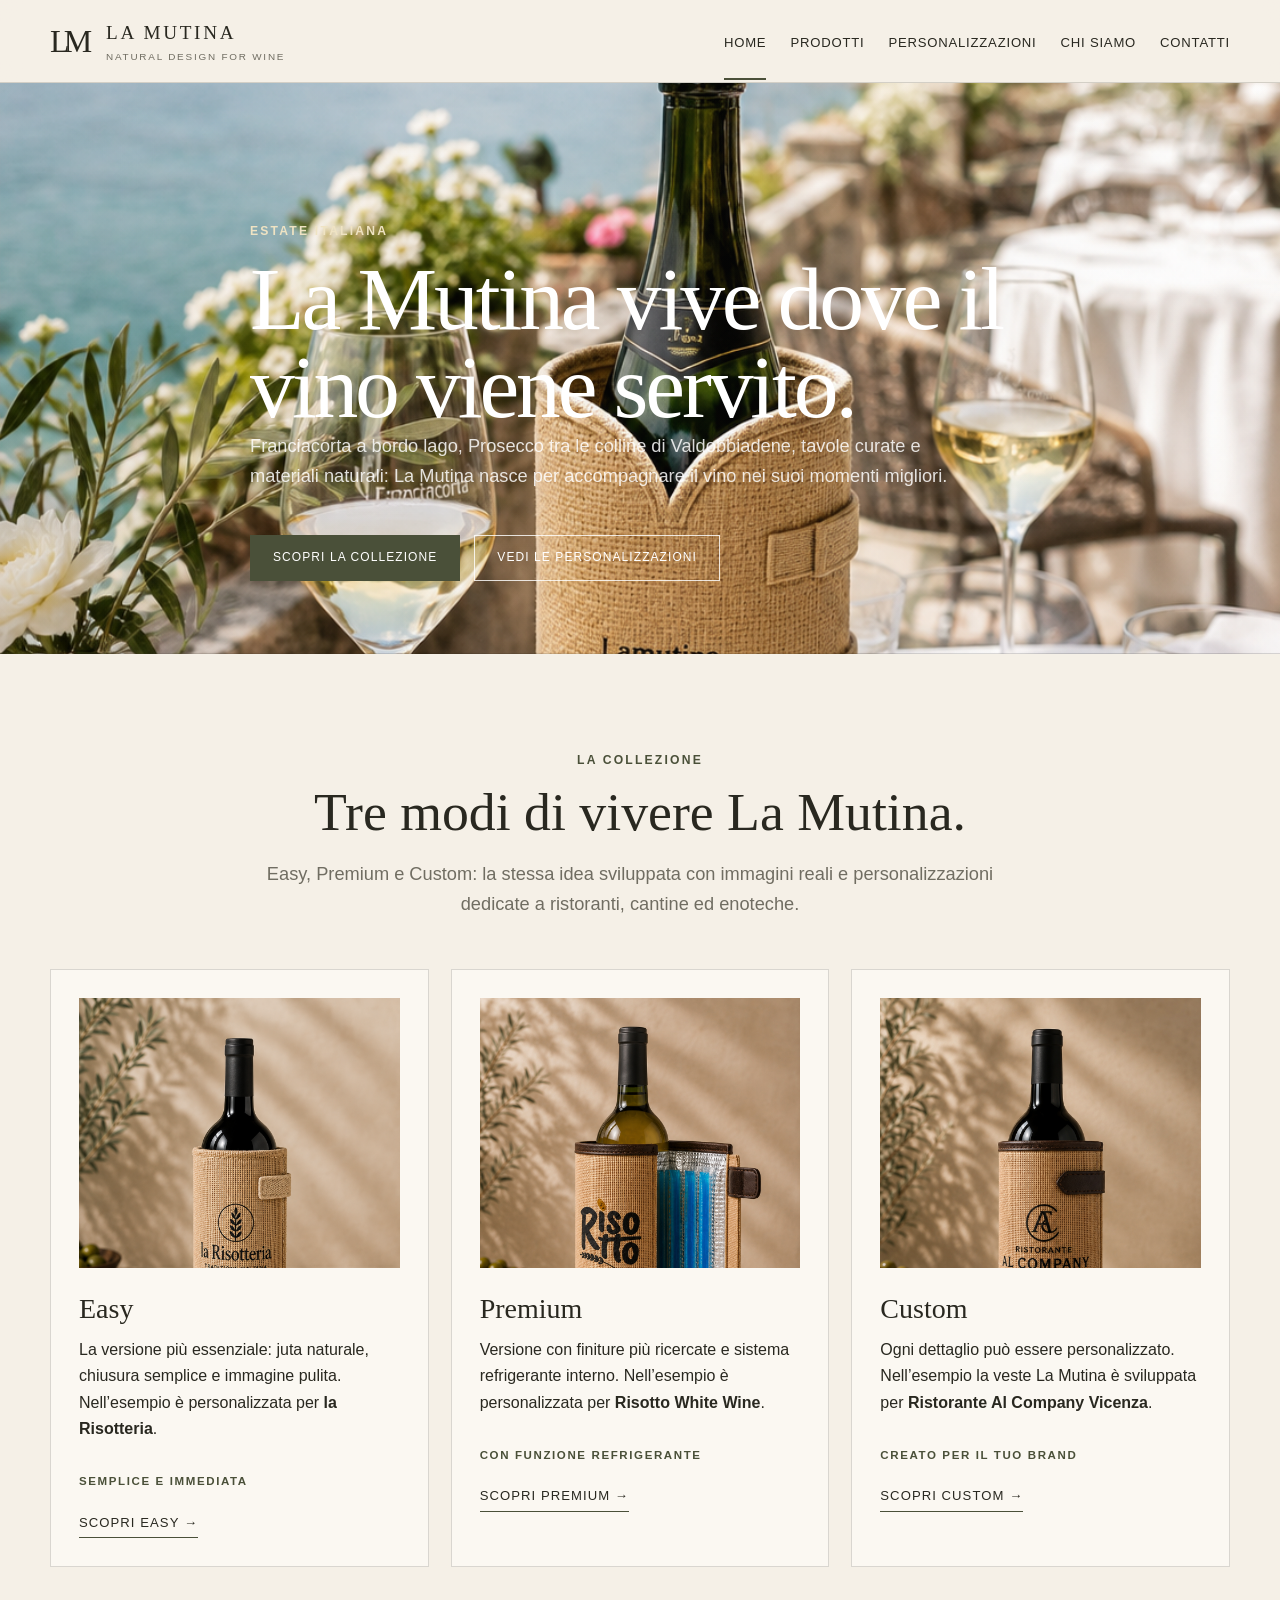
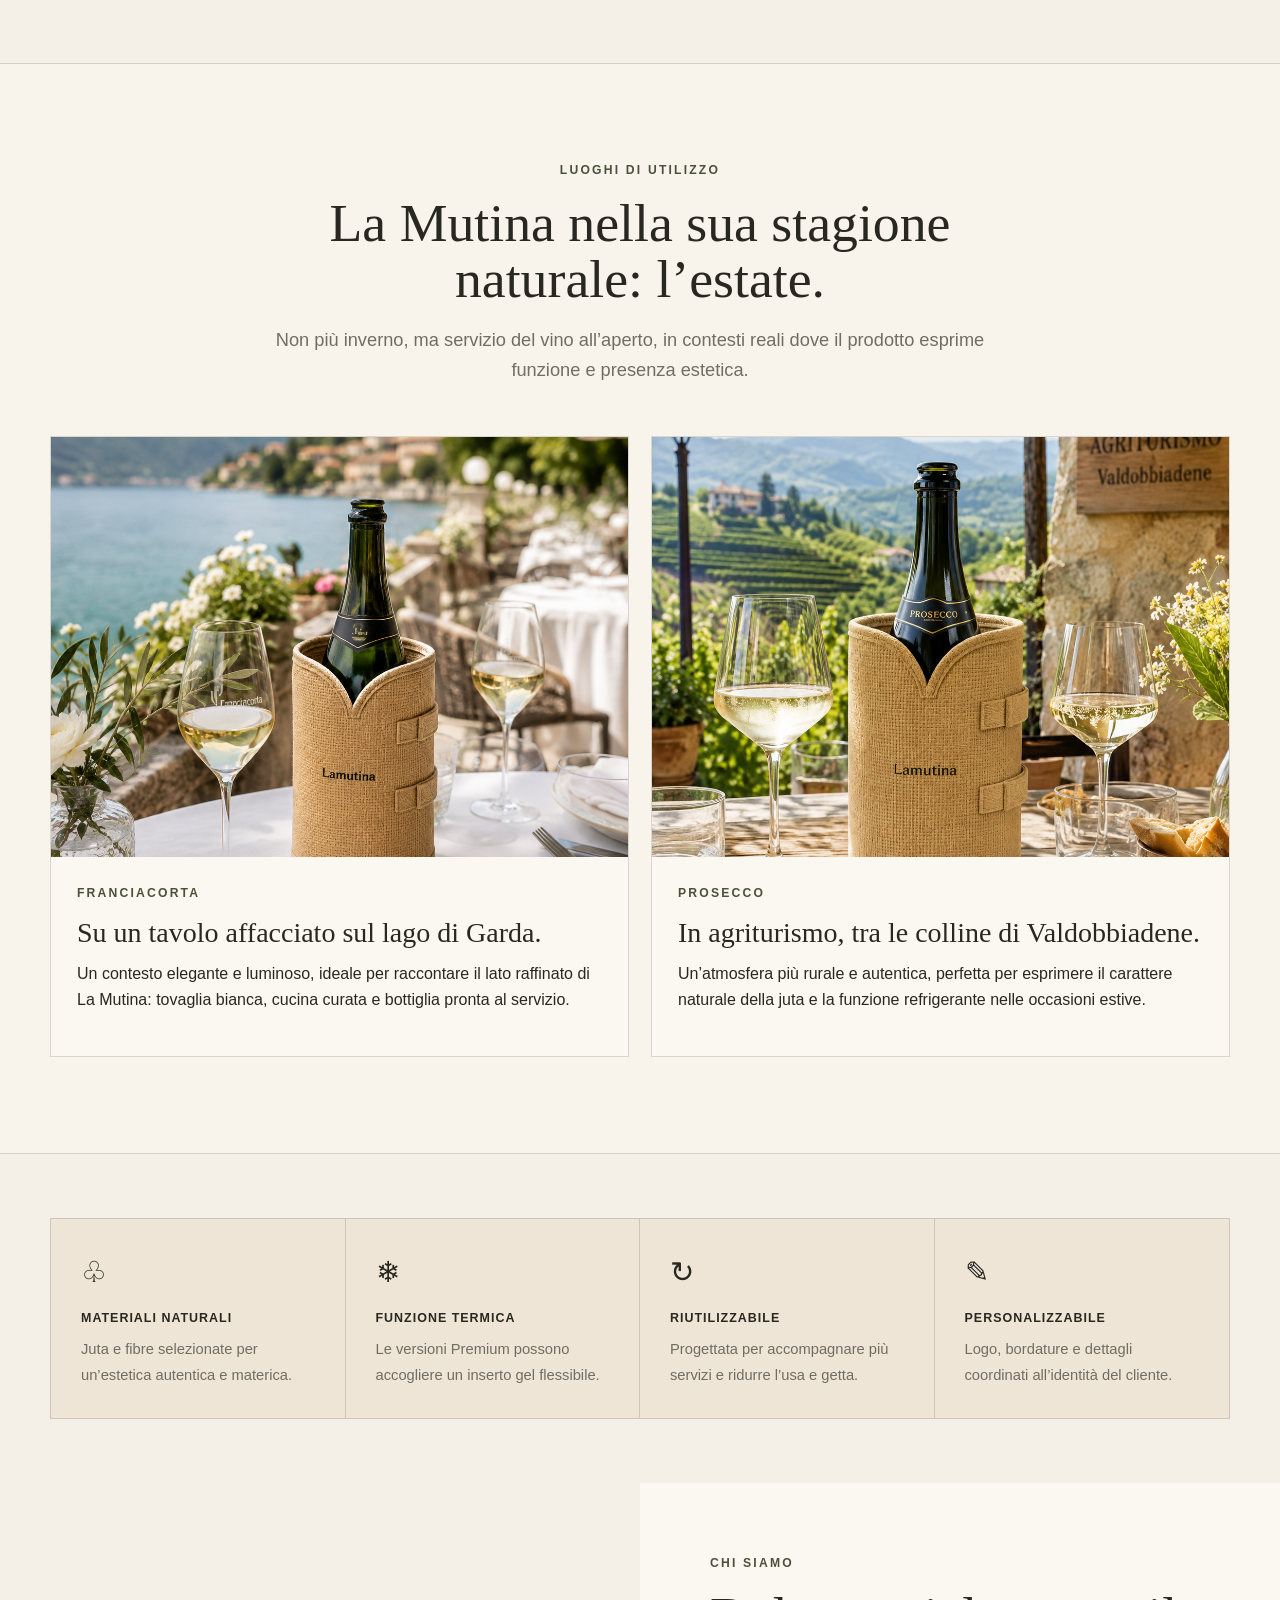
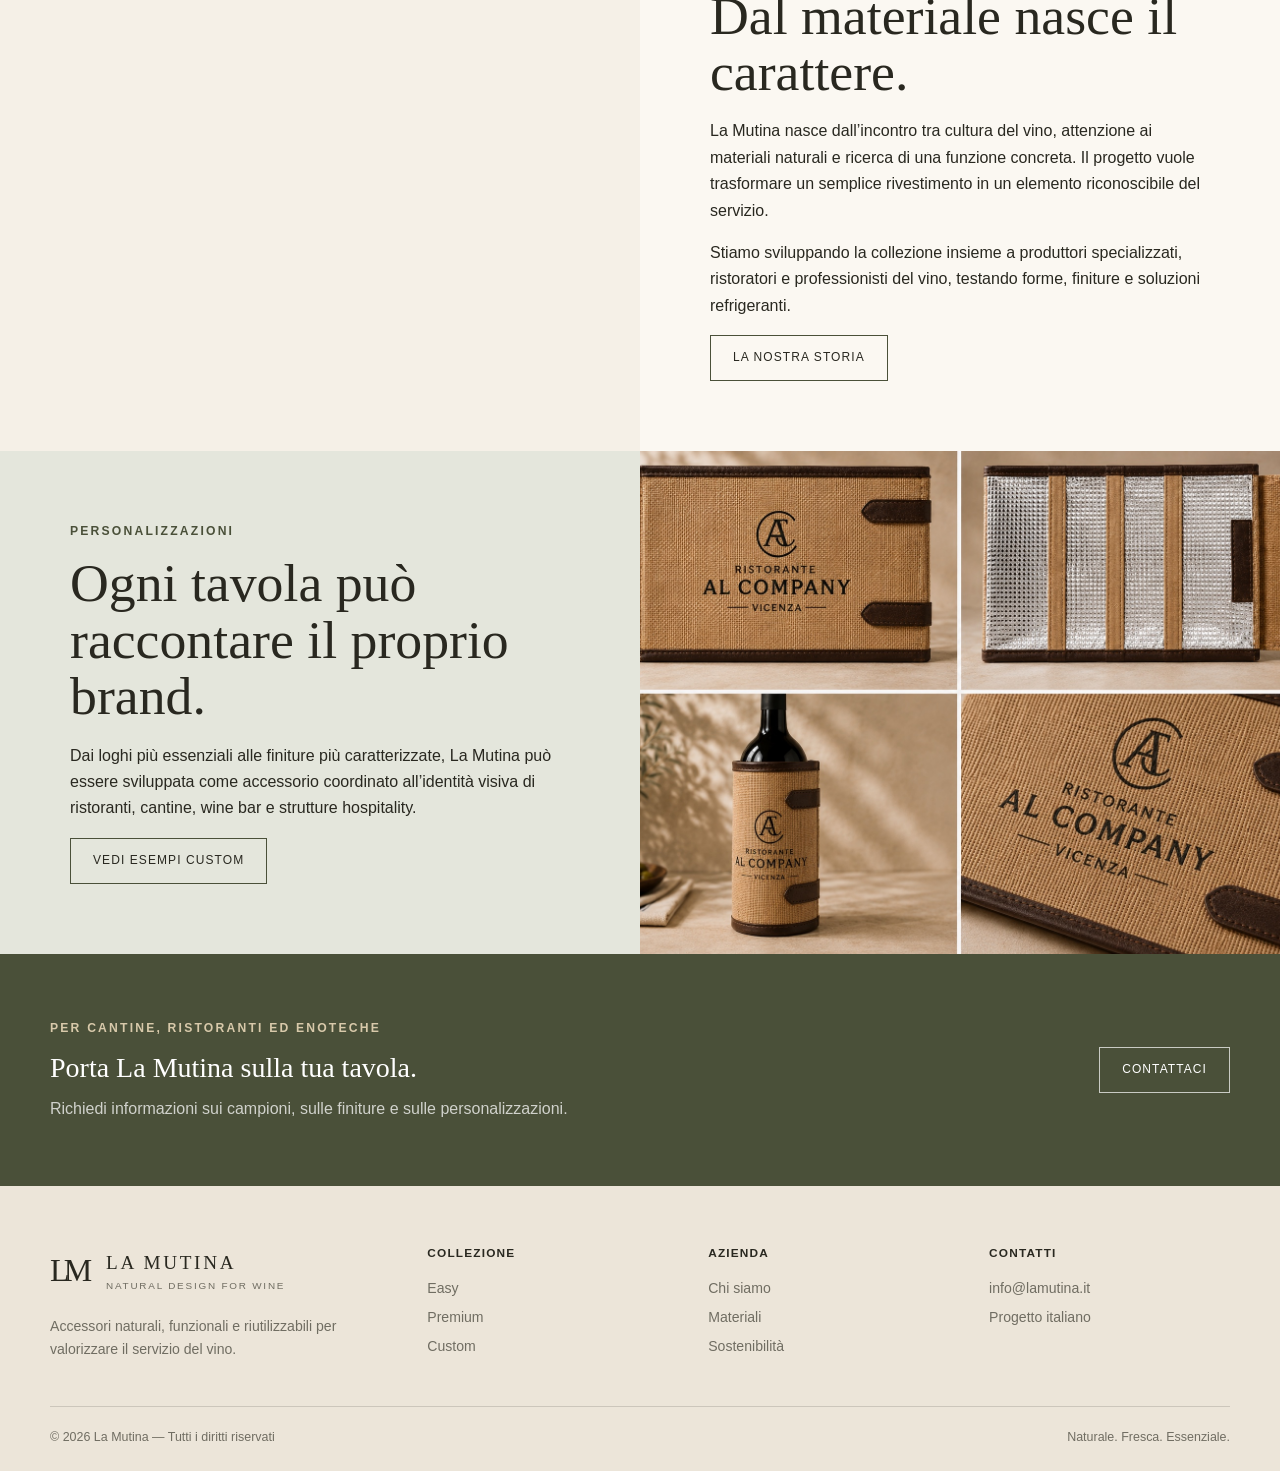
==== commit 239df4ec: "Add files via upload" ====
--- a/index.html
+++ b/index.html
@@ -1,4 +1,13 @@
-<!doctype html><html lang="it"><head><meta charset="utf-8"><meta name="viewport" content="width=device-width,initial-scale=1"><title>La Mutina — Design naturale per il vino</title><meta name="description" content="Rivestimenti naturali e refrigeranti per bottiglie di vino, personalizzabili per cantine, ristoranti ed enoteche."><link rel="stylesheet" href="style.css"></head><body>
+<!doctype html>
+<html lang="it">
+<head>
+  <meta charset="utf-8">
+  <meta name="viewport" content="width=device-width,initial-scale=1">
+  <title>La Mutina — Design naturale per il vino</title>
+  <meta name="description" content="Rivestimenti naturali e refrigeranti per bottiglie di vino, personalizzabili per cantine, ristoranti ed enoteche.">
+  <link rel="stylesheet" href="style.css">
+</head>
+<body>
 <header class="header">
   <div class="container nav">
     <a class="brand" href="index.html" aria-label="La Mutina home">
@@ -14,33 +23,111 @@
       <a href="contatti.html" data-nav="contatti">Contatti</a>
     </nav>
   </div>
-</header><main>
-<section class="hero-image" aria-label="La Mutina tra inverno ed estate"><div class="hero-overlay"></div></section>
-<section class="section" id="collezione"><div class="container"><div class="intro center"><div class="eyebrow">La collezione</div><h2>Tre modi di vivere La Mutina.</h2><p class="lead">Una linea pensata per adattarsi al servizio quotidiano, alle tavole più ricercate e ai progetti personalizzati di cantine, ristoranti ed enoteche.</p></div>
-<div class="grid-3">
-<article class="product-card"><div class="product-visual"><div class="bottle"><div class="sleeve"></div></div></div><h3>Easy</h3><p>La versione essenziale in juta naturale: semplice, leggera e riutilizzabile, ideale per valorizzare la bottiglia con un gesto immediato.</p><span class="tag">Naturale e versatile</span><br><a class="link-arrow" href="easy.html">Scopri Easy →</a></article>
-<article class="product-card premium"><div class="product-visual"><div class="bottle"><div class="sleeve"></div></div></div><h3>Premium</h3><p>Finiture più ricercate, bordature eleganti e possibilità di inserto refrigerante per un servizio curato nei dettagli.</p><span class="tag">Dettagli distintivi</span><br><a class="link-arrow" href="premium.html">Scopri Premium →</a></article>
-<article class="product-card"><div class="product-visual custom-visual"><div class="custom-swatch" data-logo="La tua cantina"></div><div class="custom-swatch" data-logo="Il tuo ristorante"></div><div class="custom-swatch" data-logo="Il tuo hotel"></div></div><h3>Custom</h3><p>Logo, colori, finiture e confezione possono essere sviluppati per raccontare l’identità del tuo locale o del tuo vino.</p><span class="tag">Creato per il tuo brand</span><br><a class="link-arrow" href="custom.html">Scopri Custom →</a></article>
+</header>
+<main>
+
+<section class="hero-image" aria-label="La Mutina in estate">
+  <div class="hero-overlay"></div>
+  <div class="hero-content container">
+    <div class="eyebrow hero-eyebrow">Estate italiana</div>
+    <h1>La Mutina vive dove il vino viene servito.</h1>
+    <p class="lead hero-lead">Franciacorta a bordo lago, Prosecco tra le colline di Valdobbiadene, tavole curate e materiali naturali: La Mutina nasce per accompagnare il vino nei suoi momenti migliori.</p>
+    <div class="hero-actions">
+      <a class="btn primary" href="prodotti.html">Scopri la collezione</a>
+      <a class="btn btn-light" href="custom.html">Vedi le personalizzazioni</a>
+    </div>
+  </div>
+</section>
+
+<section class="section" id="collezione">
+  <div class="container">
+    <div class="intro center">
+      <div class="eyebrow">La collezione</div>
+      <h2>Tre modi di vivere La Mutina.</h2>
+      <p class="lead">Easy, Premium e Custom: la stessa idea sviluppata con immagini reali e personalizzazioni dedicate a ristoranti, cantine ed enoteche.</p>
+    </div>
+    <div class="grid-3">
+      <article class="product-card real-card">
+        <div class="product-visual photo"><img src="assets/product-easy-risotteria.png" alt="La Mutina Easy personalizzata La Risotteria"></div>
+        <h3>Easy</h3>
+        <p>La versione più essenziale: juta naturale, chiusura semplice e immagine pulita. Nell’esempio è personalizzata per <strong>la Risotteria</strong>.</p>
+        <span class="tag">Semplice e immediata</span><br>
+        <a class="link-arrow" href="easy.html">Scopri Easy →</a>
+      </article>
+      <article class="product-card premium real-card">
+        <div class="product-visual photo"><img src="assets/product-premium-risotto-cool.png" alt="La Mutina Premium con inserto refrigerante personalizzata Risotto White Wine"></div>
+        <h3>Premium</h3>
+        <p>Versione con finiture più ricercate e sistema refrigerante interno. Nell’esempio è personalizzata per <strong>Risotto White Wine</strong>.</p>
+        <span class="tag">Con funzione refrigerante</span><br>
+        <a class="link-arrow" href="premium.html">Scopri Premium →</a>
+      </article>
+      <article class="product-card real-card">
+        <div class="product-visual photo"><img src="assets/product-custom-al-company.png" alt="La Mutina Custom personalizzata Ristorante Al Company Vicenza"></div>
+        <h3>Custom</h3>
+        <p>Ogni dettaglio può essere personalizzato. Nell’esempio la veste La Mutina è sviluppata per <strong>Ristorante Al Company Vicenza</strong>.</p>
+        <span class="tag">Creato per il tuo brand</span><br>
+        <a class="link-arrow" href="custom.html">Scopri Custom →</a>
+      </article>
+    </div>
+  </div>
+</section>
+
+<section class="section usage-section">
+  <div class="container">
+    <div class="intro center">
+      <div class="eyebrow">Luoghi di utilizzo</div>
+      <h2>La Mutina nella sua stagione naturale: l’estate.</h2>
+      <p class="lead">Non più inverno, ma servizio del vino all’aperto, in contesti reali dove il prodotto esprime funzione e presenza estetica.</p>
+    </div>
+    <div class="usage-grid">
+      <article class="usage-card">
+        <img class="usage-photo" src="assets/home-lago-garda.png" alt="Franciacorta con La Mutina su tavolo vista lago di Garda">
+        <div class="usage-copy">
+          <div class="eyebrow">Franciacorta</div>
+          <h3>Su un tavolo affacciato sul lago di Garda.</h3>
+          <p>Un contesto elegante e luminoso, ideale per raccontare il lato raffinato di La Mutina: tovaglia bianca, cucina curata e bottiglia pronta al servizio.</p>
+        </div>
+      </article>
+      <article class="usage-card">
+        <img class="usage-photo" src="assets/home-valdobbiadene.png" alt="Prosecco con La Mutina in agriturismo sulle colline di Valdobbiadene">
+        <div class="usage-copy">
+          <div class="eyebrow">Prosecco</div>
+          <h3>In agriturismo, tra le colline di Valdobbiadene.</h3>
+          <p>Un’atmosfera più rurale e autentica, perfetta per esprimere il carattere naturale della juta e la funzione refrigerante nelle occasioni estive.</p>
+        </div>
+      </article>
+    </div>
+  </div>
+</section>
+
+<section class="section-sm"><div class="container"><div class="features">
+  <div class="feature"><div class="feature-icon">♧</div><strong>Materiali naturali</strong><span>Juta e fibre selezionate per un’estetica autentica e materica.</span></div>
+  <div class="feature"><div class="feature-icon">❄</div><strong>Funzione termica</strong><span>Le versioni Premium possono accogliere un inserto gel flessibile.</span></div>
+  <div class="feature"><div class="feature-icon">↻</div><strong>Riutilizzabile</strong><span>Progettata per accompagnare più servizi e ridurre l’usa e getta.</span></div>
+  <div class="feature"><div class="feature-icon">✎</div><strong>Personalizzabile</strong><span>Logo, bordature e dettagli coordinati all’identità del cliente.</span></div>
 </div></div></section>
-<section class="section-sm"><div class="container"><div class="features">
-<div class="feature"><div class="feature-icon">♧</div><strong>Materiali naturali</strong><span>Juta e fibre selezionate per un’estetica autentica e materica.</span></div>
-<div class="feature"><div class="feature-icon">❄</div><strong>Funzione termica</strong><span>Le versioni Cool possono accogliere un inserto gel flessibile.</span></div>
-<div class="feature"><div class="feature-icon">↻</div><strong>Riutilizzabile</strong><span>Progettata per accompagnare più servizi e ridurre l’usa e getta.</span></div>
-<div class="feature"><div class="feature-icon">✎</div><strong>Personalizzabile</strong><span>Logo, bordature e dettagli coordinati all’identità del cliente.</span></div>
-</div></div></section>
+
 <section class="split"><div class="split-image" style="background-image:url('assets/juta-dettaglio.jpg')"></div><div class="split-copy"><div class="eyebrow">Chi siamo</div><h2>Dal materiale nasce il carattere.</h2><p>La Mutina nasce dall’incontro tra cultura del vino, attenzione ai materiali naturali e ricerca di una funzione concreta. Il progetto vuole trasformare un semplice rivestimento in un elemento riconoscibile del servizio.</p><p>Stiamo sviluppando la collezione insieme a produttori specializzati, ristoratori e professionisti del vino, testando forme, finiture e soluzioni refrigeranti.</p><a class="btn" href="chi-siamo.html">La nostra storia</a></div></section>
-<section class="split"><div class="split-copy olive"><div class="eyebrow">Sostenibilità</div><h2>Più utilizzi, meno sprechi.</h2><p>La scelta della juta, la possibilità di sostituire l’inserto refrigerante e la progettazione orientata alla durata nascono da un principio semplice: creare un prodotto bello da usare e pensato per restare.</p><a class="btn" href="chi-siamo.html#sostenibilita">Il nostro impegno</a></div><div class="split-image" style="background-image:url('assets/natura.jpg')"></div></section>
+<section class="split"><div class="split-copy olive"><div class="eyebrow">Personalizzazioni</div><h2>Ogni tavola può raccontare il proprio brand.</h2><p>Dai loghi più essenziali alle finiture più caratterizzate, La Mutina può essere sviluppata come accessorio coordinato all’identità visiva di ristoranti, cantine, wine bar e strutture hospitality.</p><a class="btn" href="custom.html">Vedi esempi custom</a></div><div class="split-image" style="background-image:url('assets/custom-example-al-company-grid.png')"></div></section>
+
 </main>
 <section class="section-sm cta">
   <div class="container">
-    <div><div class="eyebrow" style="color:#d8c9aa">Per cantine, ristoranti ed enoteche</div><h3>Porta La Mutina sulla tua tavola.</h3><p>Richiedi informazioni sui campioni, sulle finiture e sulle personalizzazioni.</p></div>
+    <div>
+      <div class="eyebrow" style="color:#d8c9aa">Per cantine, ristoranti ed enoteche</div>
+      <h3>Porta La Mutina sulla tua tavola.</h3>
+      <p>Richiedi informazioni sui campioni, sulle finiture e sulle personalizzazioni.</p>
+    </div>
     <a class="btn" href="contatti.html">Contattaci</a>
   </div>
 </section>
 <footer class="footer">
   <div class="container">
     <div class="footer-grid">
-      <div><div class="brand"><span class="monogram">LM</span><span class="brand-copy"><strong>LA MUTINA</strong><span>Natural design for wine</span></span></div><p style="margin-top:18px;max-width:320px">Accessori naturali, funzionali e riutilizzabili per valorizzare il servizio del vino.</p></div>
+      <div>
+        <div class="brand"><span class="monogram">LM</span><span class="brand-copy"><strong>LA MUTINA</strong><span>Natural design for wine</span></span></div>
+        <p style="margin-top:18px;max-width:320px">Accessori naturali, funzionali e riutilizzabili per valorizzare il servizio del vino.</p>
+      </div>
       <div><h4>Collezione</h4><a href="easy.html">Easy</a><a href="premium.html">Premium</a><a href="custom.html">Custom</a></div>
       <div><h4>Azienda</h4><a href="chi-siamo.html">Chi siamo</a><a href="chi-siamo.html#materiali">Materiali</a><a href="chi-siamo.html#sostenibilita">Sostenibilità</a></div>
       <div><h4>Contatti</h4><a href="mailto:info@lamutina.it">info@lamutina.it</a><p>Progetto italiano</p></div>
@@ -48,4 +135,6 @@
     <div class="copyright"><span>© 2026 La Mutina — Tutti i diritti riservati</span><span>Naturale. Fresca. Essenziale.</span></div>
   </div>
 </footer>
-<script src="script.js"></script></body></html>+<script src="script.js"></script>
+</body>
+</html>
--- a/style.css
+++ b/style.css
@@ -1,125 +1,49 @@
+:root {
+  --bg: #f5f0e7; --paper: #fbf8f2; --ink: #292820; --muted: #706d62; --olive: #4a5039; --olive-dark: #333827; --sand: #c7a875; --jute: #b78c50; --leather: #3b2b21; --line: rgba(41,40,32,.16); --shadow: 0 24px 70px rgba(45,40,31,.12); --radius: 4px;
+}
+* { box-sizing: border-box; } html { scroll-behavior: smooth; } body { margin:0; color:var(--ink); background:var(--bg); font-family: Arial, Helvetica, sans-serif; line-height:1.65; } a { color:inherit; text-decoration:none; } img { max-width:100%; display:block; }
+.container { width:min(1180px, calc(100% - 40px)); margin-inline:auto; } .serif, h1, h2, h3 { font-family: Georgia, 'Times New Roman', serif; font-weight:400; } h1 { font-size:clamp(2.8rem, 7vw, 6.2rem); line-height:.98; margin:0; letter-spacing:-.035em; } h2 { font-size:clamp(2rem, 4.2vw, 3.9rem); line-height:1.05; margin:0 0 18px; } h3 { font-size:1.75rem; line-height:1.15; margin:0 0 12px; } p { margin:0 0 16px; }
+.eyebrow { text-transform:uppercase; letter-spacing:.18em; font-size:.76rem; color:var(--olive); font-weight:700; margin-bottom:14px; } .lead { font-size:1.14rem; color:var(--muted); max-width:760px; }
+.header { position:sticky; top:0; z-index:50; background:rgba(245,240,231,.94); backdrop-filter:blur(12px); border-bottom:1px solid var(--line); } .nav { min-height:82px; display:flex; align-items:center; justify-content:space-between; gap:28px; } .brand { display:flex; align-items:center; gap:12px; } .monogram { font-family:Georgia,serif; font-size:2rem; letter-spacing:-.18em; width:44px; } .brand-copy strong { display:block; font-family:Georgia,serif; font-size:1.2rem; letter-spacing:.14em; font-weight:400; } .brand-copy span { display:block; font-size:.62rem; letter-spacing:.18em; color:var(--muted); text-transform:uppercase; }
+.nav-links { display:flex; align-items:center; gap:24px; font-size:.82rem; text-transform:uppercase; letter-spacing:.06em; } .nav-links a { padding:30px 0 25px; border-bottom:2px solid transparent; } .nav-links a:hover, .nav-links a.active { border-color:var(--olive); } .menu-btn { display:none; border:1px solid var(--line); background:transparent; padding:9px 12px; font-size:1rem; }
+.hero-image { position:relative; min-height:570px; background:url('assets/hero-estate.jpg') center/cover no-repeat; border-bottom:1px solid var(--line); } .hero-overlay { position:absolute; inset:0; background:linear-gradient(90deg, rgba(20,20,16,.04), rgba(245,240,231,.03)); } .hero-caption { display:none; }
+.section { padding:96px 0; border-bottom:1px solid var(--line); } .section-sm { padding:64px 0; } .center { text-align:center; } .intro { max-width:780px; margin:0 auto 50px; } .grid-3 { display:grid; grid-template-columns:repeat(3,1fr); gap:22px; }
+.product-card { position:relative; background:var(--paper); border:1px solid var(--line); min-height:520px; padding:28px; overflow:hidden; transition:.25s ease; } .product-card:hover { transform:translateY(-5px); box-shadow:var(--shadow); } .product-visual { height:270px; display:grid; place-items:center; background:linear-gradient(145deg,#eee5d5,#fbf8f2); margin-bottom:25px; overflow:hidden; }
+.bottle { position:relative; width:80px; height:230px; border-radius:18px 18px 12px 12px; background:linear-gradient(90deg,#263022,#53604a 50%,#20271c); box-shadow:0 18px 30px rgba(0,0,0,.16); } .bottle:before { content:''; position:absolute; width:34px; height:74px; left:23px; top:-48px; border-radius:7px 7px 0 0; background:linear-gradient(90deg,#263022,#53604a 50%,#20271c); }
+.sleeve { position:absolute; left:50%; bottom:18px; width:136px; height:136px; transform:translateX(-50%); border-radius:3px; background-color:#b9915c; background-image:repeating-linear-gradient(0deg,rgba(82,58,30,.12) 0 1px,transparent 1px 4px),repeating-linear-gradient(90deg,rgba(82,58,30,.09) 0 1px,transparent 1px 4px); box-shadow:0 10px 24px rgba(60,42,22,.22); } .sleeve:after { content:'LM'; position:absolute; left:50%; bottom:12px; transform:translateX(-50%); font-family:Georgia,serif; font-size:1.15rem; } .premium .sleeve { border-top:10px solid var(--leather); border-bottom:10px solid var(--leather); }
+.custom-visual { display:flex; align-items:flex-end; justify-content:center; gap:16px; } .custom-swatch { width:95px; height:200px; background:#b9915c; border-radius:4px; box-shadow:0 15px 28px rgba(60,42,22,.18); position:relative; background-image:repeating-linear-gradient(0deg,rgba(82,58,30,.12) 0 1px,transparent 1px 4px),repeating-linear-gradient(90deg,rgba(82,58,30,.09) 0 1px,transparent 1px 4px); } .custom-swatch:nth-child(2){height:235px;background-color:#c4a06e}.custom-swatch:nth-child(3){height:180px;background-color:#a97b47} .custom-swatch:after { content:attr(data-logo); position:absolute; inset:0; display:grid; place-items:center; font-family:Georgia,serif; font-size:.9rem; text-align:center; padding:12px; }
+.tag { display:inline-block; margin-top:14px; color:var(--olive); text-transform:uppercase; letter-spacing:.14em; font-size:.72rem; font-weight:700; } .link-arrow { display:inline-block; margin-top:18px; font-size:.82rem; text-transform:uppercase; letter-spacing:.08em; border-bottom:1px solid var(--olive); padding-bottom:4px; }
+.features { display:grid; grid-template-columns:repeat(4,1fr); gap:0; background:#eee5d7; border:1px solid var(--line); } .feature { padding:30px; border-right:1px solid var(--line); } .feature:last-child { border-right:0; } .feature-icon { font-size:1.8rem; margin-bottom:12px; } .feature strong { display:block; text-transform:uppercase; letter-spacing:.08em; font-size:.78rem; margin-bottom:7px; } .feature span { color:var(--muted); font-size:.92rem; }
+.split { display:grid; grid-template-columns:1fr 1fr; align-items:stretch; } .split-image { min-height:500px; background-size:cover; background-position:center; } .split-copy { padding:70px; background:var(--paper); display:flex; flex-direction:column; justify-content:center; } .split-copy.olive { background:#e4e6dc; }
+.btn { display:inline-flex; align-items:center; justify-content:center; width:max-content; min-height:46px; padding:0 22px; border:1px solid var(--olive); text-transform:uppercase; letter-spacing:.09em; font-size:.75rem; transition:.2s; } .btn:hover { background:var(--olive); color:white; } .btn.primary { background:var(--olive); color:white; } .btn.primary:hover { background:var(--olive-dark); }
+.cta { background:var(--olive); color:white; } .cta .container { display:flex; align-items:center; justify-content:space-between; gap:36px; } .cta p { color:rgba(255,255,255,.74); margin:0; } .cta .btn { color:white; border-color:rgba(255,255,255,.7); flex:none; }
+.page-hero { padding:105px 0 75px; background:linear-gradient(135deg,#efe5d3,#faf7f0 55%,#dfe2d4); border-bottom:1px solid var(--line); } .page-hero .lead { margin-top:24px; } .detail-grid { display:grid; grid-template-columns:.9fr 1.1fr; gap:65px; align-items:center; } .specs { display:grid; grid-template-columns:1fr 1fr; gap:12px; margin:26px 0; } .spec { padding:17px; background:var(--paper); border:1px solid var(--line); } .spec strong { display:block; font-family:Georgia,serif; font-size:1.2rem; }
+.steps { counter-reset:step; display:grid; gap:16px; } .step { position:relative; padding:22px 22px 22px 72px; background:var(--paper); border:1px solid var(--line); } .step:before { counter-increment:step; content:counter(step); position:absolute; left:20px; top:20px; width:34px; height:34px; border:1px solid var(--olive); border-radius:50%; display:grid; place-items:center; font-family:Georgia,serif; }
+.contact-grid { display:grid; grid-template-columns:.8fr 1.2fr; gap:50px; } .contact-box { background:var(--paper); border:1px solid var(--line); padding:34px; } form { display:grid; grid-template-columns:1fr 1fr; gap:16px; } .field { display:grid; gap:7px; } .field.full { grid-column:1/-1; } label { font-size:.78rem; text-transform:uppercase; letter-spacing:.08em; } input, select, textarea { width:100%; border:1px solid var(--line); background:#fffdf9; padding:13px 14px; font:inherit; color:var(--ink); } textarea { min-height:150px; resize:vertical; } .notice { font-size:.83rem; color:var(--muted); }
+.footer { background:#ece5d9; padding:58px 0 24px; } .footer-grid { display:grid; grid-template-columns:1.4fr repeat(3,1fr); gap:40px; } .footer h4 { margin:0 0 13px; text-transform:uppercase; letter-spacing:.1em; font-size:.74rem; } .footer a, .footer p { color:var(--muted); font-size:.88rem; display:block; margin:0 0 6px; } .copyright { margin-top:38px; padding-top:20px; border-top:1px solid var(--line); color:var(--muted); font-size:.78rem; display:flex; justify-content:space-between; gap:20px; flex-wrap:wrap; }
+@media (max-width:900px){ .nav-links { display:none; position:absolute; top:82px; left:0; right:0; background:var(--paper); padding:14px 20px 22px; border-bottom:1px solid var(--line); flex-direction:column; align-items:flex-start; gap:0; } .nav-links.open { display:flex; } .nav-links a { padding:12px 0; width:100%; } .menu-btn { display:block; } .hero-image { min-height:430px; background-position:center; } .grid-3, .features, .split, .detail-grid, .contact-grid, .footer-grid { grid-template-columns:1fr; } .feature { border-right:0; border-bottom:1px solid var(--line); } .feature:last-child { border-bottom:0; } .split-copy { padding:48px 30px; } .split-image { min-height:360px; } .cta .container { align-items:flex-start; flex-direction:column; } }
+@media (max-width:600px){ .container { width:min(100% - 28px,1180px); } .brand-copy span { display:none; } .hero-image { min-height:340px; } .section { padding:70px 0; } .product-card { min-height:auto; padding:20px; } .product-visual { height:230px; } .specs, form { grid-template-columns:1fr; } .field.full { grid-column:auto; } .page-hero { padding:75px 0 55px; } }
 
-:root {
-  --bg: #f5f0e7;
-  --paper: #fbf8f2;
-  --ink: #292820;
-  --muted: #706d62;
-  --olive: #4a5039;
-  --olive-dark: #333827;
-  --sand: #c7a875;
-  --jute: #b78c50;
-  --leather: #3b2b21;
-  --line: rgba(41,40,32,.16);
-  --shadow: 0 24px 70px rgba(45,40,31,.12);
-  --radius: 4px;
-}
-* { box-sizing: border-box; }
-html { scroll-behavior: smooth; }
-body { margin:0; color:var(--ink); background:var(--bg); font-family: Arial, Helvetica, sans-serif; line-height:1.65; }
-a { color:inherit; text-decoration:none; }
-img { max-width:100%; display:block; }
-.container { width:min(1180px, calc(100% - 40px)); margin-inline:auto; }
-.serif, h1, h2, h3 { font-family: Georgia, 'Times New Roman', serif; font-weight:400; }
-h1 { font-size:clamp(2.8rem, 7vw, 6.2rem); line-height:.98; margin:0; letter-spacing:-.035em; }
-h2 { font-size:clamp(2rem, 4.2vw, 3.9rem); line-height:1.05; margin:0 0 18px; }
-h3 { font-size:1.75rem; line-height:1.15; margin:0 0 12px; }
-p { margin:0 0 16px; }
-.eyebrow { text-transform:uppercase; letter-spacing:.18em; font-size:.76rem; color:var(--olive); font-weight:700; margin-bottom:14px; }
-.lead { font-size:1.14rem; color:var(--muted); max-width:760px; }
-.header { position:sticky; top:0; z-index:50; background:rgba(245,240,231,.94); backdrop-filter:blur(12px); border-bottom:1px solid var(--line); }
-.nav { min-height:82px; display:flex; align-items:center; justify-content:space-between; gap:28px; }
-.brand { display:flex; align-items:center; gap:12px; }
-.monogram { font-family:Georgia,serif; font-size:2rem; letter-spacing:-.18em; width:44px; }
-.brand-copy strong { display:block; font-family:Georgia,serif; font-size:1.2rem; letter-spacing:.14em; font-weight:400; }
-.brand-copy span { display:block; font-size:.62rem; letter-spacing:.18em; color:var(--muted); text-transform:uppercase; }
-.nav-links { display:flex; align-items:center; gap:24px; font-size:.82rem; text-transform:uppercase; letter-spacing:.06em; }
-.nav-links a { padding:30px 0 25px; border-bottom:2px solid transparent; }
-.nav-links a:hover, .nav-links a.active { border-color:var(--olive); }
-.menu-btn { display:none; border:1px solid var(--line); background:transparent; padding:9px 12px; font-size:1rem; }
-.hero-image { position:relative; min-height:570px; background:url('assets/hero-stagioni.jpg') center/cover no-repeat; border-bottom:1px solid var(--line); }
-.hero-overlay { position:absolute; inset:0; background:linear-gradient(90deg, rgba(20,20,16,.04), rgba(245,240,231,.03)); }
-.hero-caption { display:none; }
-.section { padding:96px 0; border-bottom:1px solid var(--line); }
-.section-sm { padding:64px 0; }
-.center { text-align:center; }
-.intro { max-width:780px; margin:0 auto 50px; }
-.grid-3 { display:grid; grid-template-columns:repeat(3,1fr); gap:22px; }
-.product-card { position:relative; background:var(--paper); border:1px solid var(--line); min-height:520px; padding:28px; overflow:hidden; transition:.25s ease; }
-.product-card:hover { transform:translateY(-5px); box-shadow:var(--shadow); }
-.product-visual { height:270px; display:grid; place-items:center; background:linear-gradient(145deg,#eee5d5,#fbf8f2); margin-bottom:25px; overflow:hidden; }
-.bottle { position:relative; width:80px; height:230px; border-radius:18px 18px 12px 12px; background:linear-gradient(90deg,#263022,#53604a 50%,#20271c); box-shadow:0 18px 30px rgba(0,0,0,.16); }
-.bottle:before { content:''; position:absolute; width:34px; height:74px; left:23px; top:-48px; border-radius:7px 7px 0 0; background:linear-gradient(90deg,#263022,#53604a 50%,#20271c); }
-.sleeve { position:absolute; left:50%; bottom:18px; width:136px; height:136px; transform:translateX(-50%); border-radius:3px; background-color:#b9915c; background-image:repeating-linear-gradient(0deg,rgba(82,58,30,.12) 0 1px,transparent 1px 4px),repeating-linear-gradient(90deg,rgba(82,58,30,.09) 0 1px,transparent 1px 4px); box-shadow:0 10px 24px rgba(60,42,22,.22); }
-.sleeve:after { content:'LM'; position:absolute; left:50%; bottom:12px; transform:translateX(-50%); font-family:Georgia,serif; font-size:1.15rem; }
-.premium .sleeve { border-top:10px solid var(--leather); border-bottom:10px solid var(--leather); }
-.custom-visual { display:flex; align-items:flex-end; justify-content:center; gap:16px; }
-.custom-swatch { width:95px; height:200px; background:#b9915c; border-radius:4px; box-shadow:0 15px 28px rgba(60,42,22,.18); position:relative; background-image:repeating-linear-gradient(0deg,rgba(82,58,30,.12) 0 1px,transparent 1px 4px),repeating-linear-gradient(90deg,rgba(82,58,30,.09) 0 1px,transparent 1px 4px); }
-.custom-swatch:nth-child(2){height:235px;background-color:#c4a06e}.custom-swatch:nth-child(3){height:180px;background-color:#a97b47}
-.custom-swatch:after { content:attr(data-logo); position:absolute; inset:0; display:grid; place-items:center; font-family:Georgia,serif; font-size:.9rem; text-align:center; padding:12px; }
-.tag { display:inline-block; margin-top:14px; color:var(--olive); text-transform:uppercase; letter-spacing:.14em; font-size:.72rem; font-weight:700; }
-.link-arrow { display:inline-block; margin-top:18px; font-size:.82rem; text-transform:uppercase; letter-spacing:.08em; border-bottom:1px solid var(--olive); padding-bottom:4px; }
-.features { display:grid; grid-template-columns:repeat(4,1fr); gap:0; background:#eee5d7; border:1px solid var(--line); }
-.feature { padding:30px; border-right:1px solid var(--line); }
-.feature:last-child { border-right:0; }
-.feature-icon { font-size:1.8rem; margin-bottom:12px; }
-.feature strong { display:block; text-transform:uppercase; letter-spacing:.08em; font-size:.78rem; margin-bottom:7px; }
-.feature span { color:var(--muted); font-size:.92rem; }
-.split { display:grid; grid-template-columns:1fr 1fr; align-items:stretch; }
-.split-image { min-height:500px; background-size:cover; background-position:center; }
-.split-copy { padding:70px; background:var(--paper); display:flex; flex-direction:column; justify-content:center; }
-.split-copy.olive { background:#e4e6dc; }
-.btn { display:inline-flex; align-items:center; justify-content:center; width:max-content; min-height:46px; padding:0 22px; border:1px solid var(--olive); text-transform:uppercase; letter-spacing:.09em; font-size:.75rem; transition:.2s; }
-.btn:hover { background:var(--olive); color:white; }
-.btn.primary { background:var(--olive); color:white; }
-.btn.primary:hover { background:var(--olive-dark); }
-.cta { background:var(--olive); color:white; }
-.cta .container { display:flex; align-items:center; justify-content:space-between; gap:36px; }
-.cta p { color:rgba(255,255,255,.74); margin:0; }
-.cta .btn { color:white; border-color:rgba(255,255,255,.7); flex:none; }
-.page-hero { padding:105px 0 75px; background:linear-gradient(135deg,#efe5d3,#faf7f0 55%,#dfe2d4); border-bottom:1px solid var(--line); }
-.page-hero .lead { margin-top:24px; }
-.detail-grid { display:grid; grid-template-columns:.9fr 1.1fr; gap:65px; align-items:center; }
-.specs { display:grid; grid-template-columns:1fr 1fr; gap:12px; margin:26px 0; }
-.spec { padding:17px; background:var(--paper); border:1px solid var(--line); }
-.spec strong { display:block; font-family:Georgia,serif; font-size:1.2rem; }
-.steps { counter-reset:step; display:grid; gap:16px; }
-.step { position:relative; padding:22px 22px 22px 72px; background:var(--paper); border:1px solid var(--line); }
-.step:before { counter-increment:step; content:counter(step); position:absolute; left:20px; top:20px; width:34px; height:34px; border:1px solid var(--olive); border-radius:50%; display:grid; place-items:center; font-family:Georgia,serif; }
-.contact-grid { display:grid; grid-template-columns:.8fr 1.2fr; gap:50px; }
-.contact-box { background:var(--paper); border:1px solid var(--line); padding:34px; }
-form { display:grid; grid-template-columns:1fr 1fr; gap:16px; }
-.field { display:grid; gap:7px; }
-.field.full { grid-column:1/-1; }
-label { font-size:.78rem; text-transform:uppercase; letter-spacing:.08em; }
-input, select, textarea { width:100%; border:1px solid var(--line); background:#fffdf9; padding:13px 14px; font:inherit; color:var(--ink); }
-textarea { min-height:150px; resize:vertical; }
-.notice { font-size:.83rem; color:var(--muted); }
-.footer { background:#ece5d9; padding:58px 0 24px; }
-.footer-grid { display:grid; grid-template-columns:1.4fr repeat(3,1fr); gap:40px; }
-.footer h4 { margin:0 0 13px; text-transform:uppercase; letter-spacing:.1em; font-size:.74rem; }
-.footer a, .footer p { color:var(--muted); font-size:.88rem; display:block; margin:0 0 6px; }
-.copyright { margin-top:38px; padding-top:20px; border-top:1px solid var(--line); color:var(--muted); font-size:.78rem; display:flex; justify-content:space-between; gap:20px; flex-wrap:wrap; }
-@media (max-width:900px){
- .nav-links { display:none; position:absolute; top:82px; left:0; right:0; background:var(--paper); padding:14px 20px 22px; border-bottom:1px solid var(--line); flex-direction:column; align-items:flex-start; gap:0; }
- .nav-links.open { display:flex; }
- .nav-links a { padding:12px 0; width:100%; }
- .menu-btn { display:block; }
- .hero-image { min-height:430px; background-position:center; }
- .grid-3, .features, .split, .detail-grid, .contact-grid, .footer-grid { grid-template-columns:1fr; }
- .feature { border-right:0; border-bottom:1px solid var(--line); }
- .feature:last-child { border-bottom:0; }
- .split-copy { padding:48px 30px; }
- .split-image { min-height:360px; }
- .cta .container { align-items:flex-start; flex-direction:column; }
-}
-@media (max-width:600px){
- .container { width:min(100% - 28px,1180px); }
- .brand-copy span { display:none; }
- .hero-image { min-height:340px; }
- .section { padding:70px 0; }
- .product-card { min-height:auto; padding:20px; }
- .product-visual { height:230px; }
- .specs, form { grid-template-columns:1fr; }
- .field.full { grid-column:auto; }
- .page-hero { padding:75px 0 55px; }
-}
+.hero-content { position:relative; z-index:2; min-height:570px; display:flex; flex-direction:column; justify-content:flex-end; padding:80px 0 72px; color:white; max-width:780px; }
+.hero-eyebrow { color:#efe3c3; }
+.hero-lead { color:rgba(255,255,255,.84); max-width:720px; }
+.hero-actions { display:flex; gap:14px; margin-top:28px; flex-wrap:wrap; }
+.btn-light { border-color:rgba(255,255,255,.82); color:white; }
+.btn-light:hover { background:white; color:var(--ink); border-color:white; }
+.real-card .product-visual.photo { background:#f2ebdf; padding:0; }
+.product-visual.photo img { width:100%; height:100%; object-fit:cover; }
+.product-shot { background:var(--paper); border:1px solid var(--line); padding:18px; }
+.product-shot img { width:100%; height:auto; display:block; }
+.usage-section { background:#f8f4ec; }
+.usage-grid { display:grid; grid-template-columns:1fr 1fr; gap:22px; }
+.usage-card { background:var(--paper); border:1px solid var(--line); overflow:hidden; }
+.usage-photo { width:100%; height:420px; object-fit:cover; display:block; }
+.usage-copy { padding:26px; }
+.example-gallery { display:grid; grid-template-columns:1fr 1fr; gap:22px; }
+.example-card { background:var(--paper); border:1px solid var(--line); overflow:hidden; }
+.example-card img { width:100%; height:auto; display:block; }
+.example-caption { padding:18px 20px 22px; }
+.example-caption strong { display:block; font-family:Georgia,serif; font-size:1.1rem; margin-bottom:6px; }
+.example-caption span { color:var(--muted); font-size:.92rem; }
+@media (max-width:900px){ .hero-content { min-height:430px; padding:55px 0 46px; } .usage-grid, .example-gallery { grid-template-columns:1fr; } .usage-photo { height:360px; } }
+@media (max-width:600px){ .hero-content { min-height:340px; padding:36px 0 30px; } .hero-actions { gap:10px; } .usage-photo { height:270px; } }
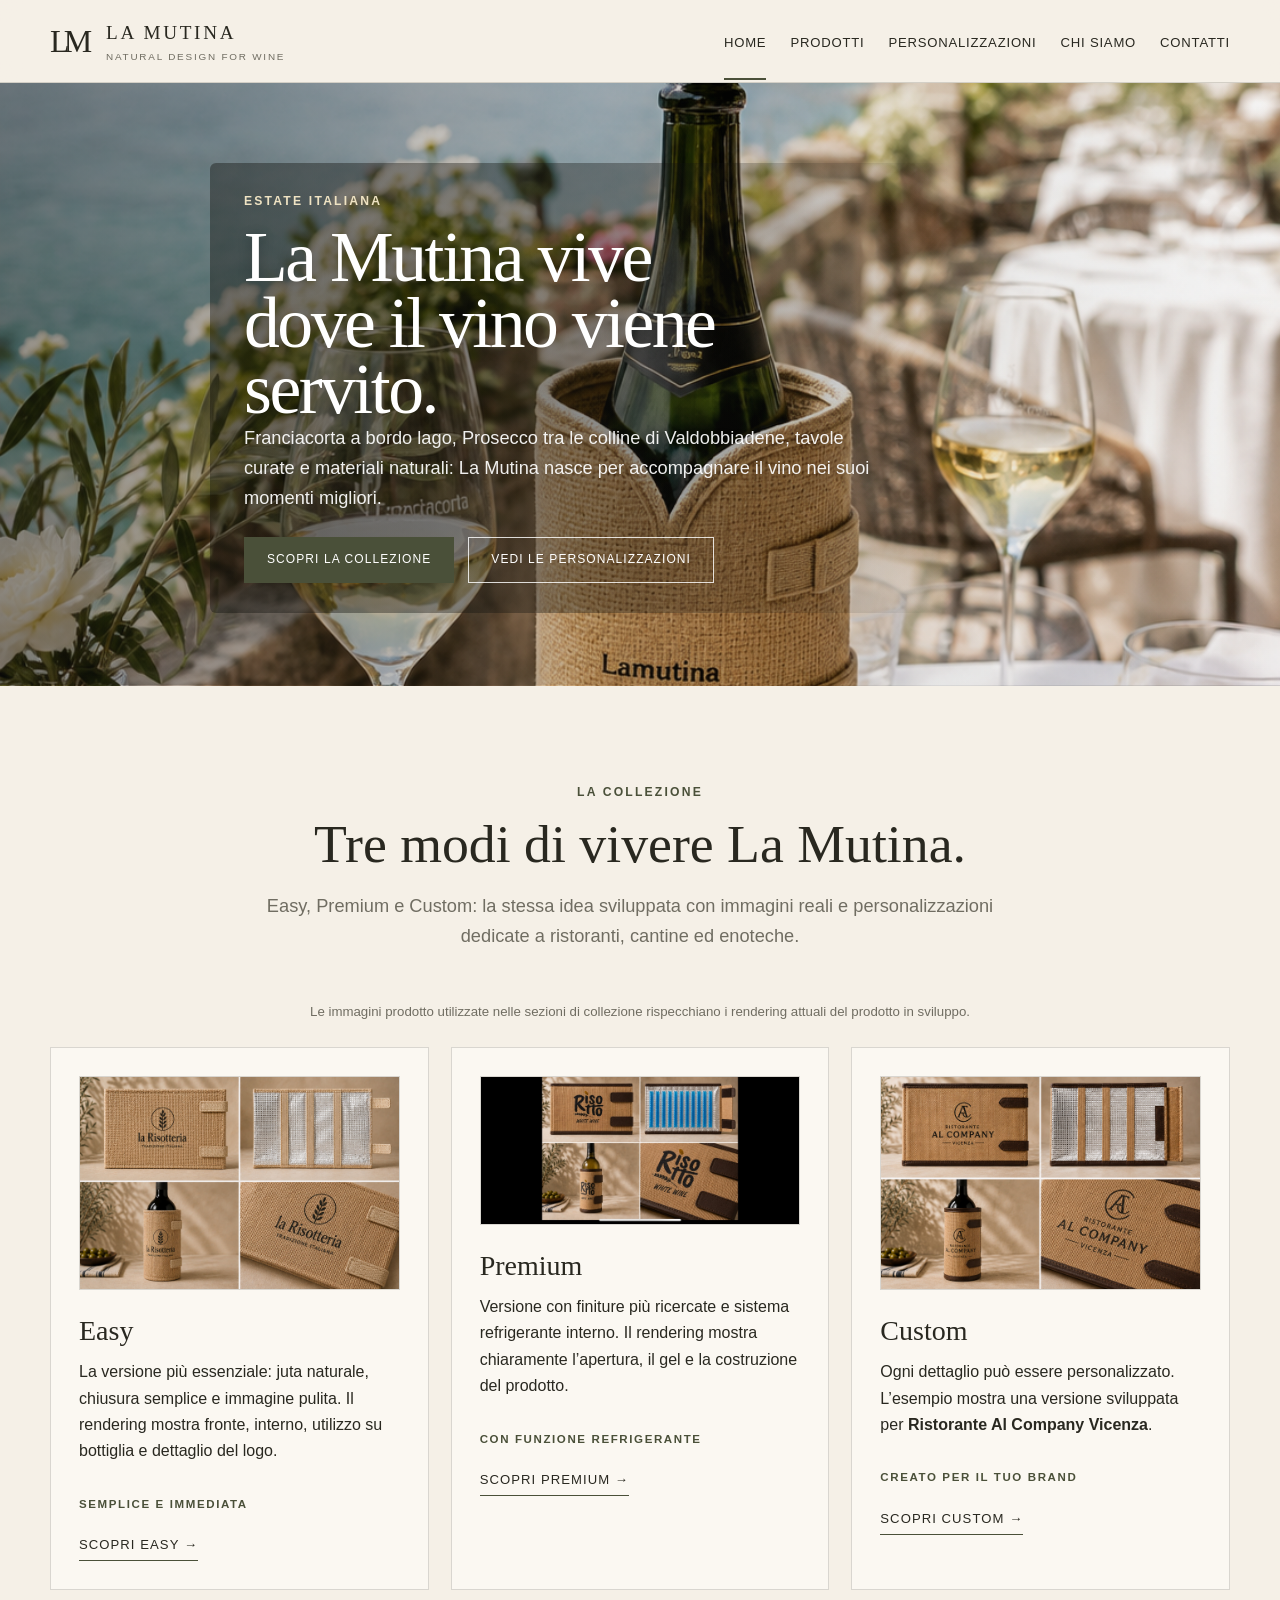
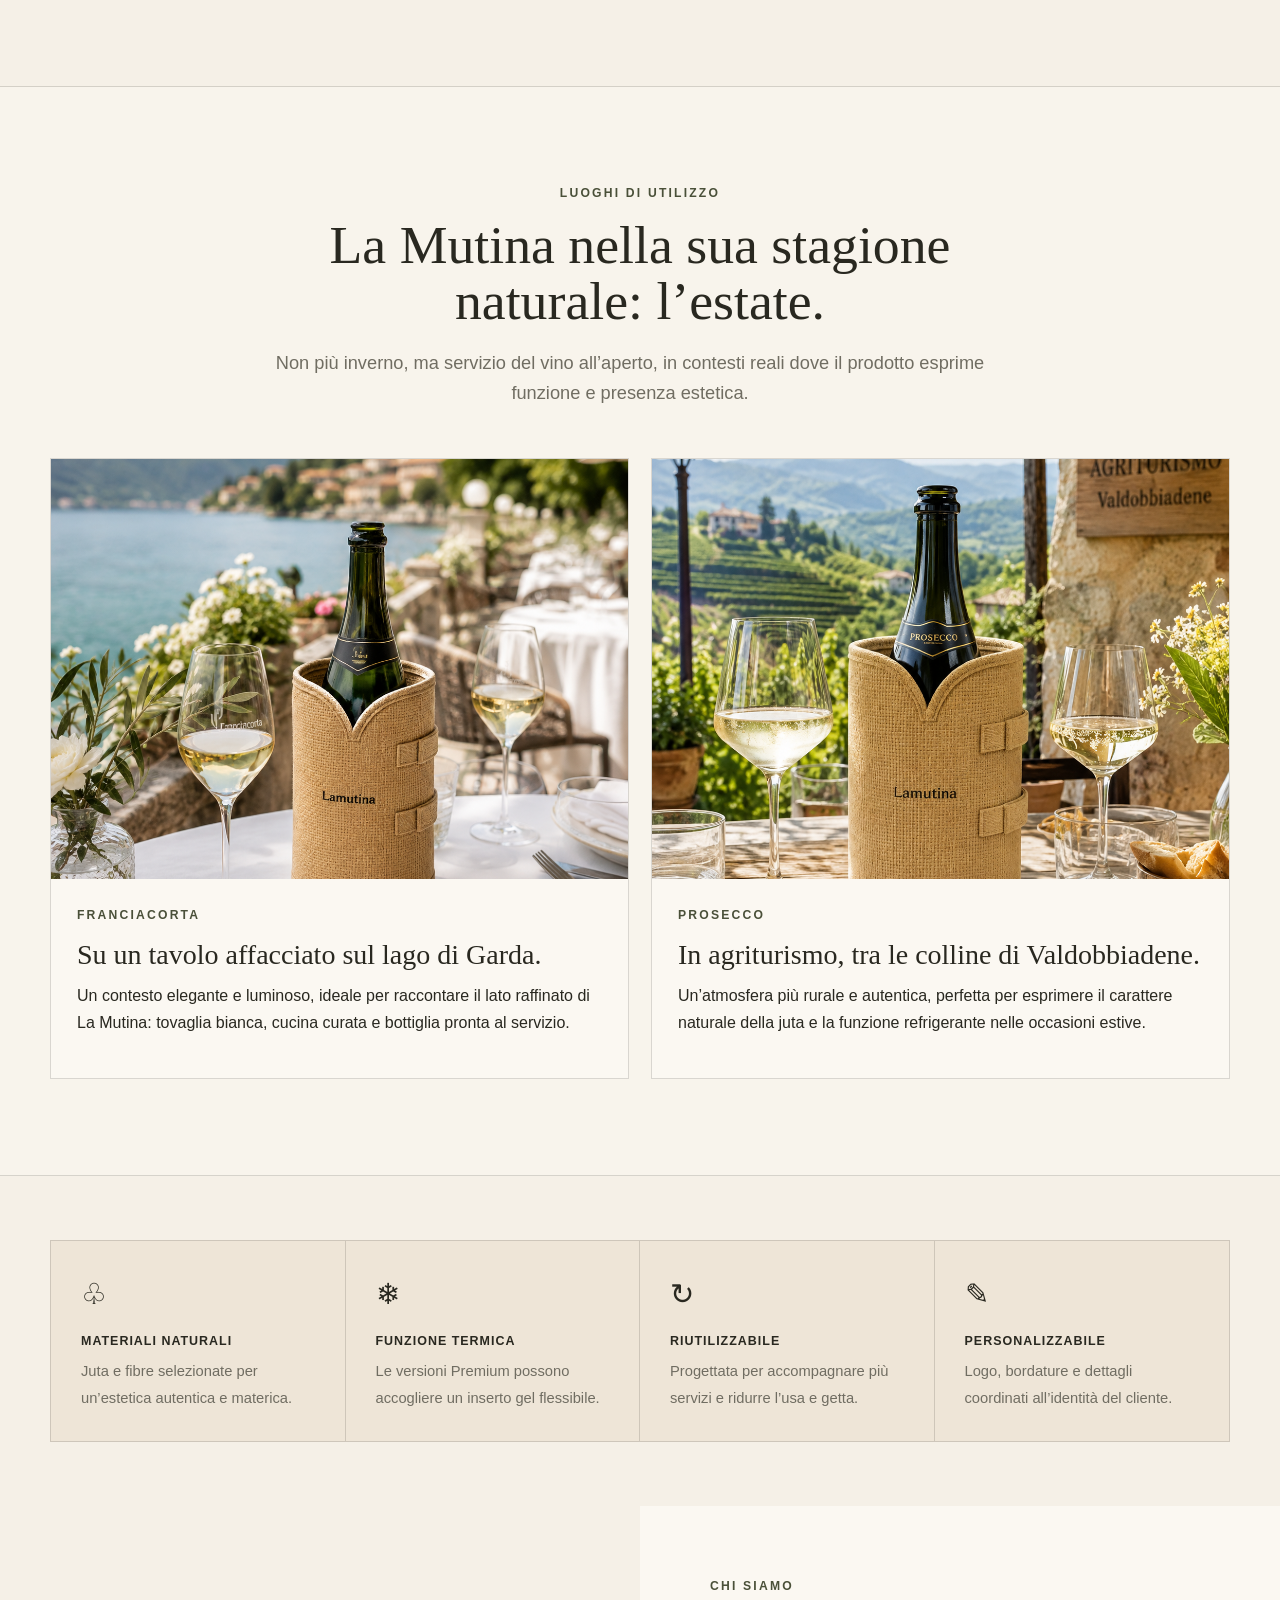
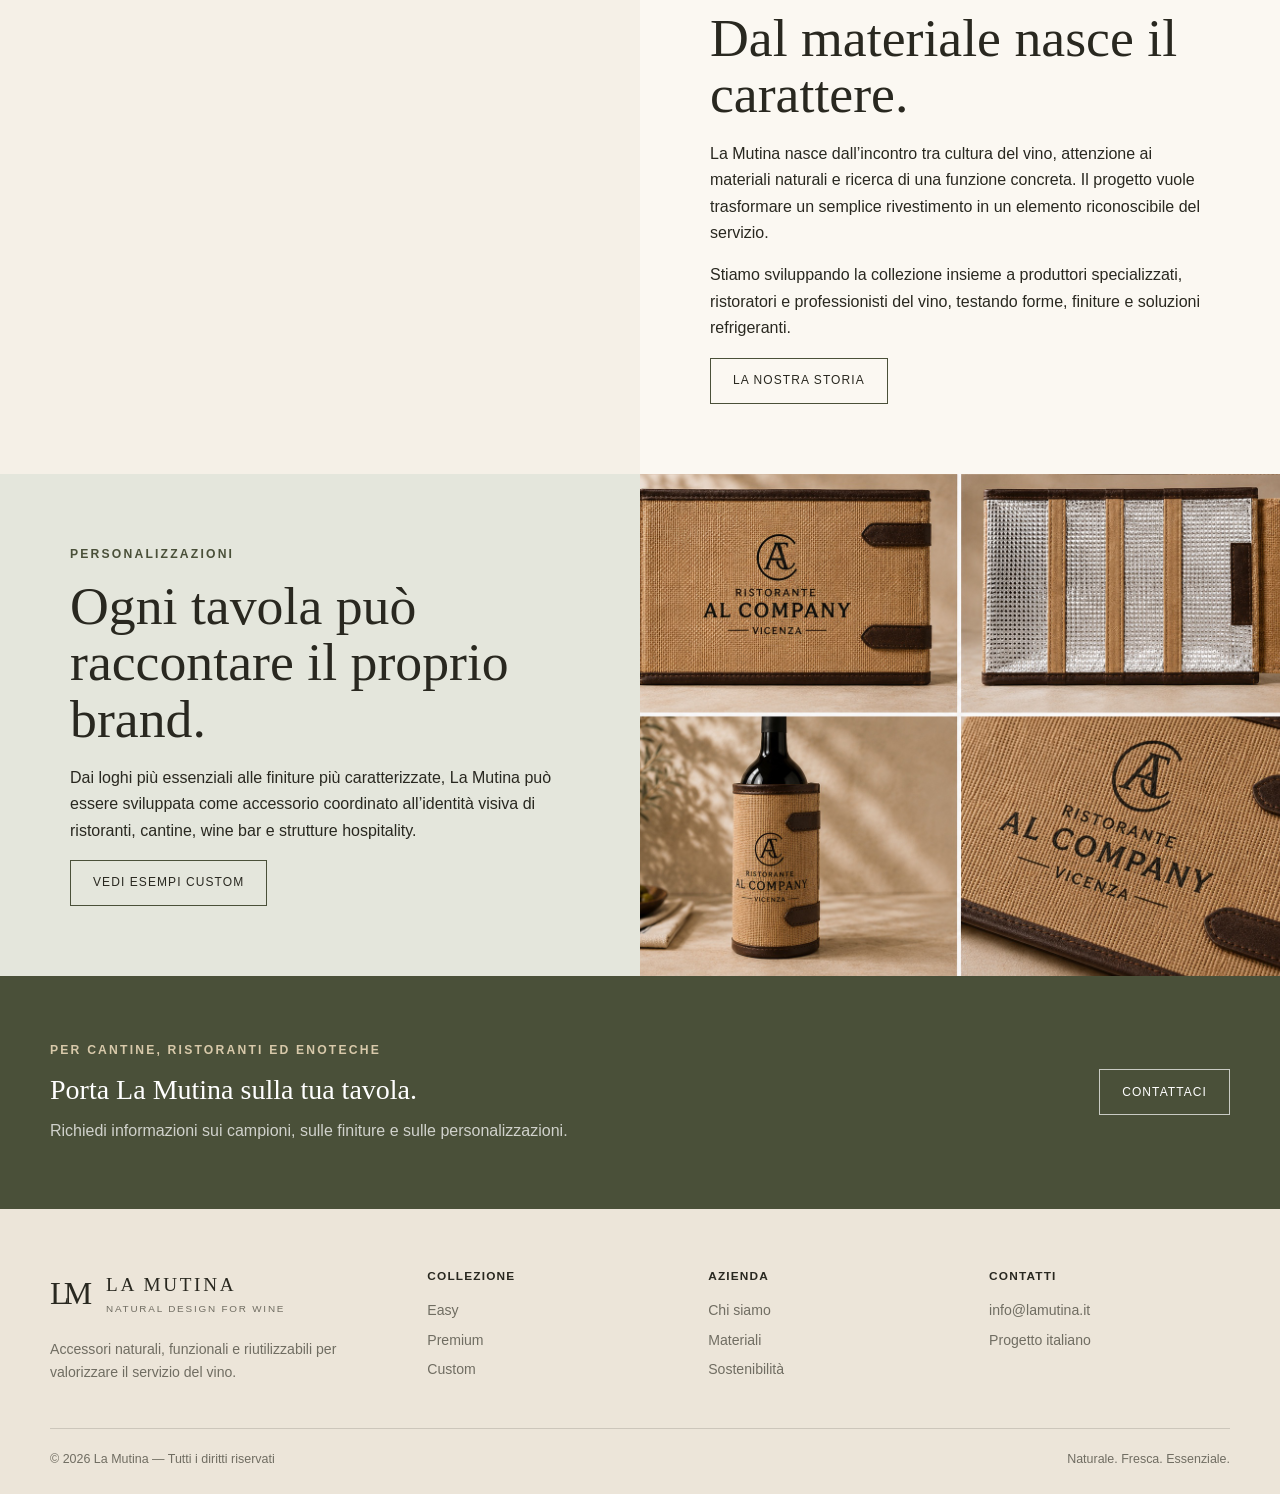
==== commit 348c4ca5: "Add files via upload" ====
--- a/index.html
+++ b/index.html
@@ -29,12 +29,14 @@
 <section class="hero-image" aria-label="La Mutina in estate">
   <div class="hero-overlay"></div>
   <div class="hero-content container">
+    <div class="hero-copy-panel">
     <div class="eyebrow hero-eyebrow">Estate italiana</div>
-    <h1>La Mutina vive dove il vino viene servito.</h1>
+    <h1>La Mutina vive<br>dove il vino viene servito.</h1>
     <p class="lead hero-lead">Franciacorta a bordo lago, Prosecco tra le colline di Valdobbiadene, tavole curate e materiali naturali: La Mutina nasce per accompagnare il vino nei suoi momenti migliori.</p>
     <div class="hero-actions">
       <a class="btn primary" href="prodotti.html">Scopri la collezione</a>
       <a class="btn btn-light" href="custom.html">Vedi le personalizzazioni</a>
+    </div>
     </div>
   </div>
 </section>
@@ -46,25 +48,26 @@
       <h2>Tre modi di vivere La Mutina.</h2>
       <p class="lead">Easy, Premium e Custom: la stessa idea sviluppata con immagini reali e personalizzazioni dedicate a ristoranti, cantine ed enoteche.</p>
     </div>
+    <p class="notice section-note">Le immagini prodotto utilizzate nelle sezioni di collezione rispecchiano i rendering attuali del prodotto in sviluppo.</p>
     <div class="grid-3">
       <article class="product-card real-card">
-        <div class="product-visual photo"><img src="assets/product-easy-risotteria.png" alt="La Mutina Easy personalizzata La Risotteria"></div>
+        <div class="product-visual visual-grid"><img src="assets/easy-reale-grid.png" alt="Rendering reale del prodotto Easy La Risotteria con vista frontale, interna e su bottiglia"></div>
         <h3>Easy</h3>
-        <p>La versione più essenziale: juta naturale, chiusura semplice e immagine pulita. Nell’esempio è personalizzata per <strong>la Risotteria</strong>.</p>
+        <p>La versione più essenziale: juta naturale, chiusura semplice e immagine pulita. Il rendering mostra fronte, interno, utilizzo su bottiglia e dettaglio del logo.</p>
         <span class="tag">Semplice e immediata</span><br>
         <a class="link-arrow" href="easy.html">Scopri Easy →</a>
       </article>
       <article class="product-card premium real-card">
-        <div class="product-visual photo"><img src="assets/product-premium-risotto-cool.png" alt="La Mutina Premium con inserto refrigerante personalizzata Risotto White Wine"></div>
+        <div class="product-visual visual-grid"><img src="assets/premium-reale-grid.png" alt="Rendering reale del prodotto Premium White Wine con vista frontale, pannello gel e bottiglia"></div>
         <h3>Premium</h3>
-        <p>Versione con finiture più ricercate e sistema refrigerante interno. Nell’esempio è personalizzata per <strong>Risotto White Wine</strong>.</p>
+        <p>Versione con finiture più ricercate e sistema refrigerante interno. Il rendering mostra chiaramente l’apertura, il gel e la costruzione del prodotto.</p>
         <span class="tag">Con funzione refrigerante</span><br>
         <a class="link-arrow" href="premium.html">Scopri Premium →</a>
       </article>
       <article class="product-card real-card">
-        <div class="product-visual photo"><img src="assets/product-custom-al-company.png" alt="La Mutina Custom personalizzata Ristorante Al Company Vicenza"></div>
+        <div class="product-visual visual-grid"><img src="assets/custom-alcompany-grid.png" alt="Rendering reale del prodotto Custom Al Company con logo personalizzato"></div>
         <h3>Custom</h3>
-        <p>Ogni dettaglio può essere personalizzato. Nell’esempio la veste La Mutina è sviluppata per <strong>Ristorante Al Company Vicenza</strong>.</p>
+        <p>Ogni dettaglio può essere personalizzato. L’esempio mostra una versione sviluppata per <strong>Ristorante Al Company Vicenza</strong>.</p>
         <span class="tag">Creato per il tuo brand</span><br>
         <a class="link-arrow" href="custom.html">Scopri Custom →</a>
       </article>
--- a/style.css
+++ b/style.css
@@ -6,7 +6,7 @@
 .eyebrow { text-transform:uppercase; letter-spacing:.18em; font-size:.76rem; color:var(--olive); font-weight:700; margin-bottom:14px; } .lead { font-size:1.14rem; color:var(--muted); max-width:760px; }
 .header { position:sticky; top:0; z-index:50; background:rgba(245,240,231,.94); backdrop-filter:blur(12px); border-bottom:1px solid var(--line); } .nav { min-height:82px; display:flex; align-items:center; justify-content:space-between; gap:28px; } .brand { display:flex; align-items:center; gap:12px; } .monogram { font-family:Georgia,serif; font-size:2rem; letter-spacing:-.18em; width:44px; } .brand-copy strong { display:block; font-family:Georgia,serif; font-size:1.2rem; letter-spacing:.14em; font-weight:400; } .brand-copy span { display:block; font-size:.62rem; letter-spacing:.18em; color:var(--muted); text-transform:uppercase; }
 .nav-links { display:flex; align-items:center; gap:24px; font-size:.82rem; text-transform:uppercase; letter-spacing:.06em; } .nav-links a { padding:30px 0 25px; border-bottom:2px solid transparent; } .nav-links a:hover, .nav-links a.active { border-color:var(--olive); } .menu-btn { display:none; border:1px solid var(--line); background:transparent; padding:9px 12px; font-size:1rem; }
-.hero-image { position:relative; min-height:570px; background:url('assets/hero-estate.jpg') center/cover no-repeat; border-bottom:1px solid var(--line); } .hero-overlay { position:absolute; inset:0; background:linear-gradient(90deg, rgba(20,20,16,.04), rgba(245,240,231,.03)); } .hero-caption { display:none; }
+.hero-image { position:relative; min-height:570px; background:url('assets/hero-estate.jpg') center/cover no-repeat; border-bottom:1px solid var(--line); } .hero-overlay { position:absolute; inset:0; background:linear-gradient(90deg, rgba(20,20,16,.44) 0%, rgba(20,20,16,.26) 36%, rgba(20,20,16,.10) 66%, rgba(20,20,16,.04) 100%); } .hero-caption { display:none; }
 .section { padding:96px 0; border-bottom:1px solid var(--line); } .section-sm { padding:64px 0; } .center { text-align:center; } .intro { max-width:780px; margin:0 auto 50px; } .grid-3 { display:grid; grid-template-columns:repeat(3,1fr); gap:22px; }
 .product-card { position:relative; background:var(--paper); border:1px solid var(--line); min-height:520px; padding:28px; overflow:hidden; transition:.25s ease; } .product-card:hover { transform:translateY(-5px); box-shadow:var(--shadow); } .product-visual { height:270px; display:grid; place-items:center; background:linear-gradient(145deg,#eee5d5,#fbf8f2); margin-bottom:25px; overflow:hidden; }
 .bottle { position:relative; width:80px; height:230px; border-radius:18px 18px 12px 12px; background:linear-gradient(90deg,#263022,#53604a 50%,#20271c); box-shadow:0 18px 30px rgba(0,0,0,.16); } .bottle:before { content:''; position:absolute; width:34px; height:74px; left:23px; top:-48px; border-radius:7px 7px 0 0; background:linear-gradient(90deg,#263022,#53604a 50%,#20271c); }
@@ -24,7 +24,7 @@
 @media (max-width:900px){ .nav-links { display:none; position:absolute; top:82px; left:0; right:0; background:var(--paper); padding:14px 20px 22px; border-bottom:1px solid var(--line); flex-direction:column; align-items:flex-start; gap:0; } .nav-links.open { display:flex; } .nav-links a { padding:12px 0; width:100%; } .menu-btn { display:block; } .hero-image { min-height:430px; background-position:center; } .grid-3, .features, .split, .detail-grid, .contact-grid, .footer-grid { grid-template-columns:1fr; } .feature { border-right:0; border-bottom:1px solid var(--line); } .feature:last-child { border-bottom:0; } .split-copy { padding:48px 30px; } .split-image { min-height:360px; } .cta .container { align-items:flex-start; flex-direction:column; } }
 @media (max-width:600px){ .container { width:min(100% - 28px,1180px); } .brand-copy span { display:none; } .hero-image { min-height:340px; } .section { padding:70px 0; } .product-card { min-height:auto; padding:20px; } .product-visual { height:230px; } .specs, form { grid-template-columns:1fr; } .field.full { grid-column:auto; } .page-hero { padding:75px 0 55px; } }
 
-.hero-content { position:relative; z-index:2; min-height:570px; display:flex; flex-direction:column; justify-content:flex-end; padding:80px 0 72px; color:white; max-width:780px; }
+.hero-content { position:relative; z-index:2; min-height:570px; display:flex; flex-direction:column; justify-content:flex-end; padding:80px 0 72px; color:white; max-width:860px; }
 .hero-eyebrow { color:#efe3c3; }
 .hero-lead { color:rgba(255,255,255,.84); max-width:720px; }
 .hero-actions { display:flex; gap:14px; margin-top:28px; flex-wrap:wrap; }
@@ -47,3 +47,26 @@
 .example-caption span { color:var(--muted); font-size:.92rem; }
 @media (max-width:900px){ .hero-content { min-height:430px; padding:55px 0 46px; } .usage-grid, .example-gallery { grid-template-columns:1fr; } .usage-photo { height:360px; } }
 @media (max-width:600px){ .hero-content { min-height:340px; padding:36px 0 30px; } .hero-actions { gap:10px; } .usage-photo { height:270px; } }
+
+.section-note { margin:0 auto 24px; max-width:860px; text-align:center; }
+.visual-grid { height:auto; background:var(--paper); padding:0; border:1px solid var(--line); }
+.visual-grid img { width:100%; height:auto; display:block; object-fit:contain; }
+.faithful-shot { background:#fff; }
+.faithful-shot img { width:100%; height:auto; display:block; }
+
+.hero-copy-panel { max-width:740px; padding:28px 34px 30px; background:linear-gradient(90deg, rgba(18,18,14,.42) 0%, rgba(18,18,14,.34) 58%, rgba(18,18,14,.10) 88%, rgba(18,18,14,0) 100%); border-radius:6px; }
+.hero-content h1 { font-size:clamp(2.75rem, 5.6vw, 5rem); line-height:.92; max-width:680px; text-shadow:0 3px 14px rgba(0,0,0,.20); }
+.hero-lead { color:rgba(255,255,255,.92); max-width:650px; text-shadow:0 2px 8px rgba(0,0,0,.18); }
+.hero-actions { margin-top:24px; }
+@media (max-width:900px){ .hero-copy-panel { max-width:680px; padding:22px 24px 24px; } .hero-content h1 { max-width:560px; } }
+@media (max-width:600px){ .hero-copy-panel { padding:16px 16px 18px; } .hero-content h1 { font-size:clamp(2.3rem, 10vw, 3.4rem); line-height:.95; } .hero-lead { font-size:1rem; } }
+
+.internals-section { background:#f8f4ec; }
+.internals-grid { display:grid; grid-template-columns:1fr 1fr; gap:22px; }
+.internal-card { background:var(--paper); border:1px solid var(--line); overflow:hidden; }
+.internal-visual { background:#fff; }
+.internal-visual img { width:100%; height:auto; display:block; }
+.internal-copy { padding:24px 24px 26px; }
+.internal-list { margin:14px 0 0 18px; padding:0; color:var(--muted); }
+.internal-list li { margin:0 0 6px; }
+@media (max-width:900px){ .internals-grid { grid-template-columns:1fr; } }
